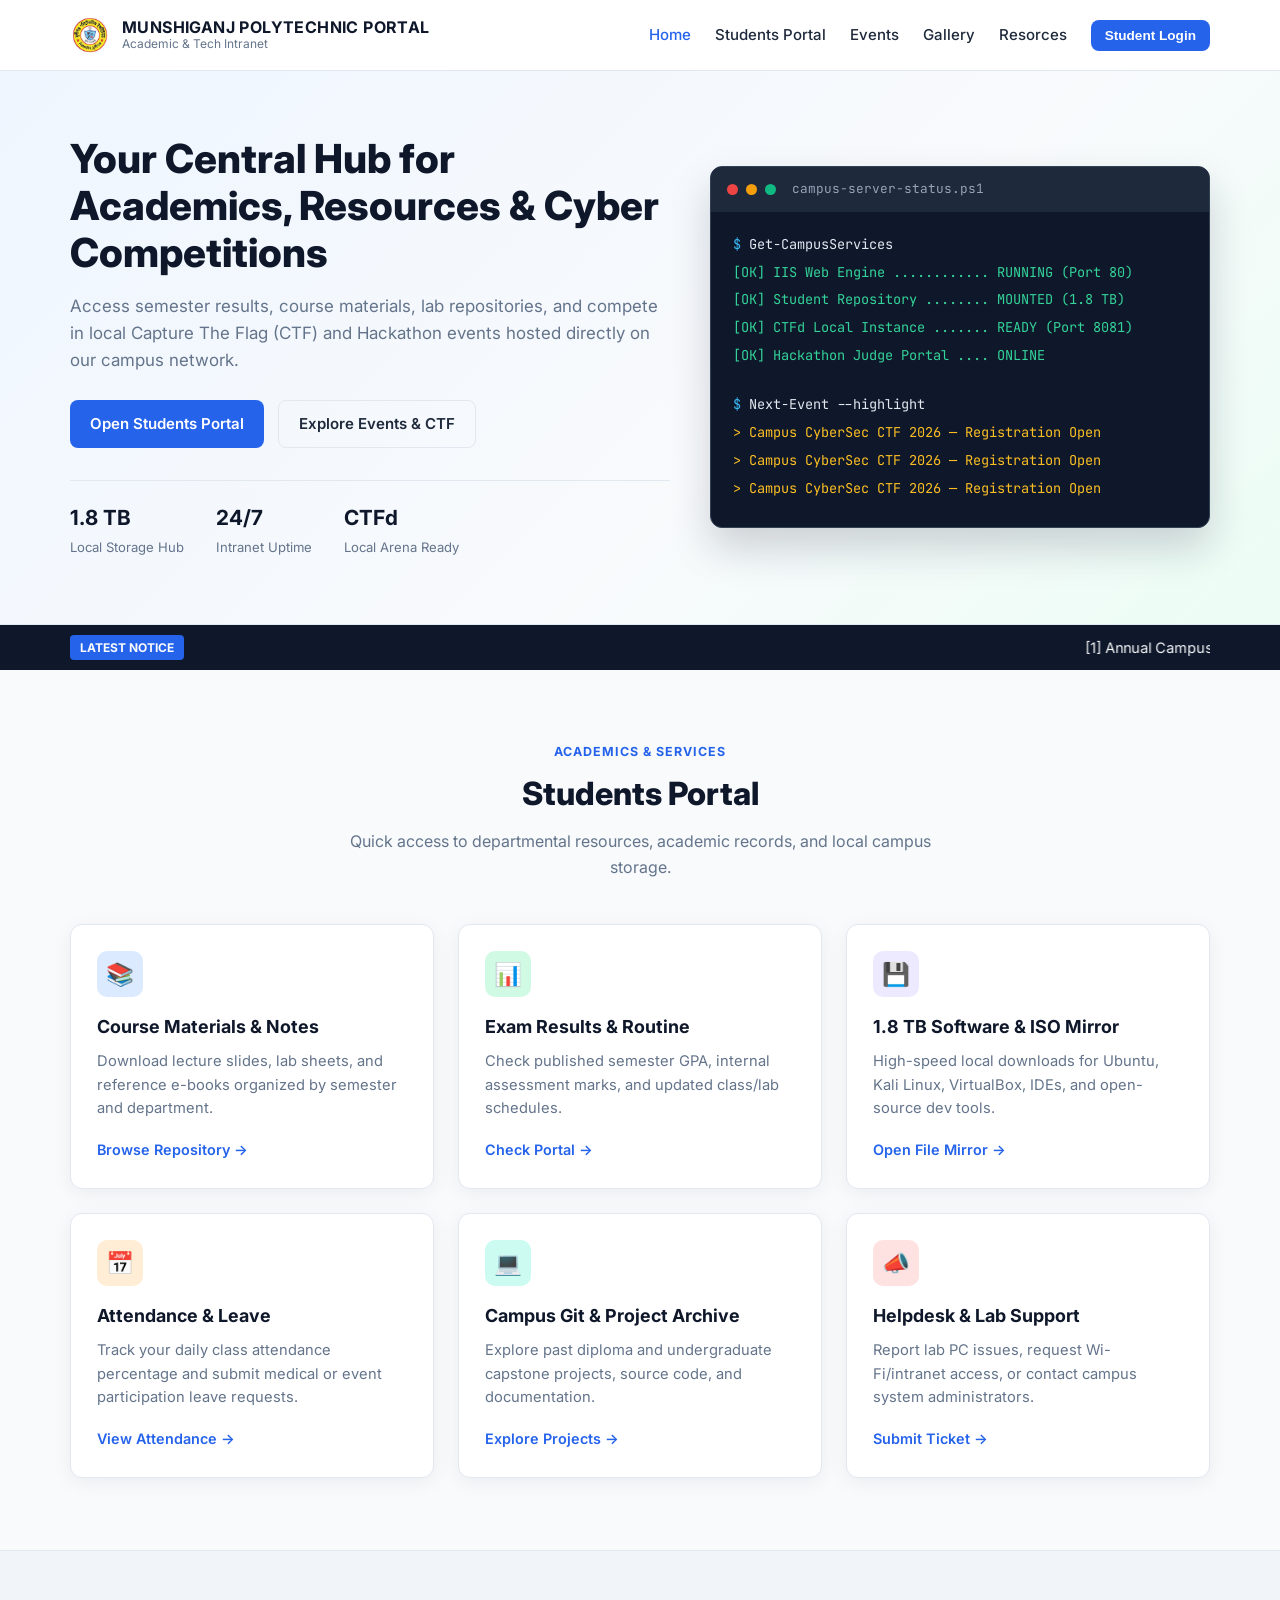
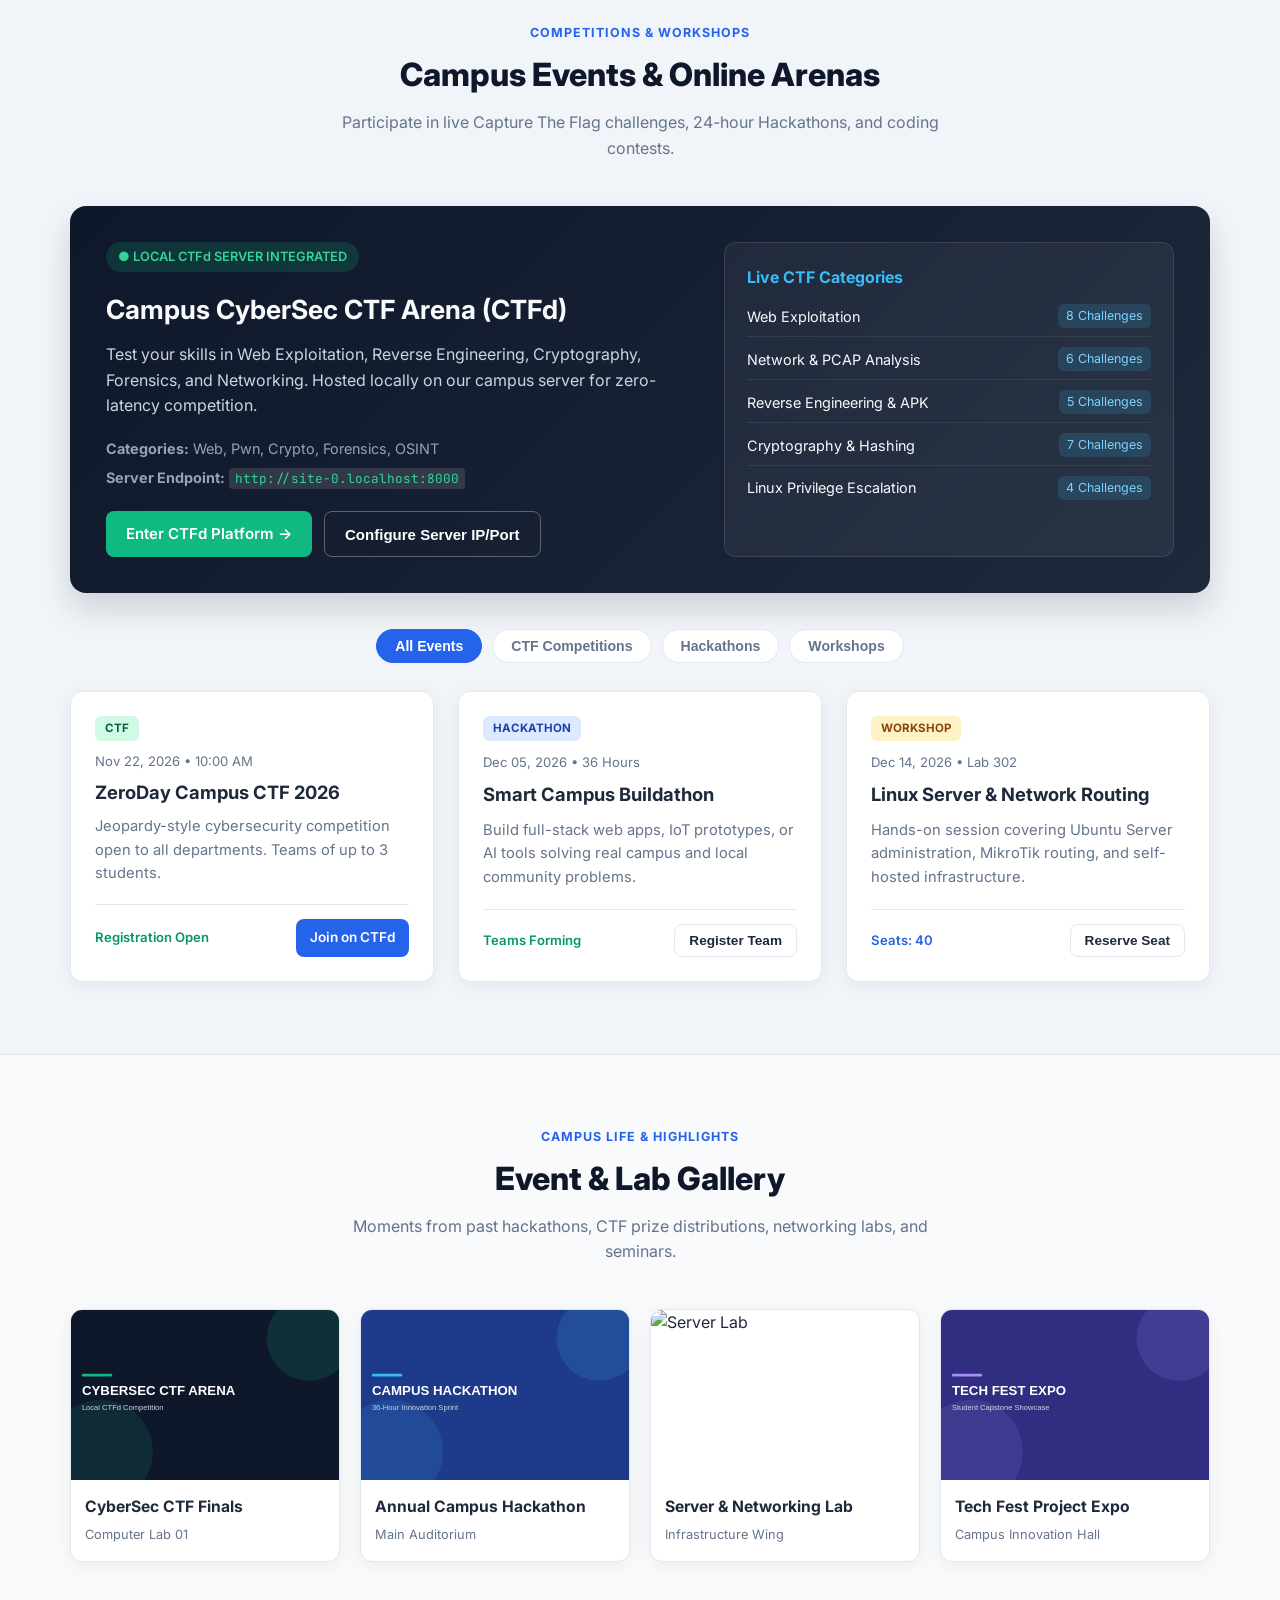
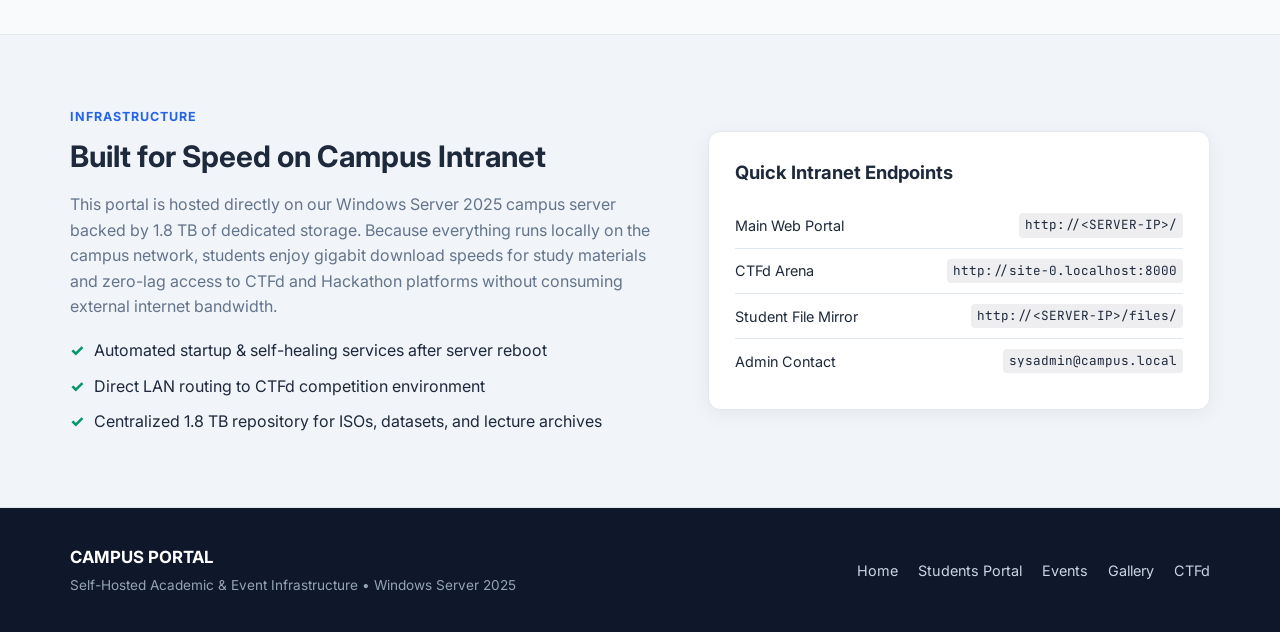
==== index.html @ d26c6296 "make the first web interface" ====
<!DOCTYPE html>
<html lang="en">
<head>
    <meta charset="UTF-8">
    <meta name="viewport" content="width=device-width, initial-scale=1.0">
    <title>MUPI Portal | Academic Hub & Tech Events</title>
    <link rel="stylesheet" href="css/style.css">
    <link rel="preconnect" href="https://fonts.googleapis.com">
    <link rel="preconnect" href="https://fonts.gstatic.com" crossorigin>
    <link href="https://fonts.googleapis.com/css2?family=Inter:wght@400;500;600;700;800&family=JetBrains+Mono:wght@400;600&display=swap" rel="stylesheet">
</head>
<body>

    <!-- Navigation -->
    <header class="navbar">
        <div class="container nav-inner">
            <a href="index.html" class="brand">
                <div class="brand-icon">
                    <img class="logo" src="./assets/gallery/logo.jpg" alt="" srcset="">
                </div>
                <div class="brand-text">
                    <strong>MUNSHIGANJ POLYTECHNIC PORTAL</strong>
                    <span>Academic &amp; Tech Intranet</span>
                </div>
            </a>
            <button class="menu-toggle" id="menuToggle" aria-label="Toggle Menu">&#9776;</button>
            <nav class="nav-links" id="navLinks">
                <a href="#home" class="active">Home</a>
                <a href="#portal">Students Portal</a>
                <a href="#events">Events</a>
                <a href="#gallery">Gallery</a>
                <a href="#about">Resorces</a>
                <button class="btn btn-primary btn-sm" id="openLoginBtn">Student Login</button>
            </nav>
        </div>
    </header>

    <!-- Hero Section -->
    <section id="home" class="hero">
        <div class="container hero-grid">
            <div class="hero-content">
                <h1>Your Central Hub for Academics, Resources &amp; Cyber Competitions</h1>
                <p>Access semester results, course materials, lab repositories, and compete in local Capture The Flag (CTF) and Hackathon events hosted directly on our campus network.</p>
                <div class="hero-actions">
                    <a href="#portal" class="btn btn-primary">Open Students Portal</a>
                    <a href="#events" class="btn btn-outline">Explore Events &amp; CTF</a>
                </div>
                <div class="hero-stats">
                    <div class="stat-item">
                        <strong>1.8 TB</strong>
                        <span>Local Storage Hub</span>
                    </div>
                    <div class="stat-item">
                        <strong>24/7</strong>
                        <span>Intranet Uptime</span>
                    </div>
                    <div class="stat-item">
                        <strong>CTFd</strong>
                        <span>Local Arena Ready</span>
                    </div>
                </div>
            </div>
            <div class="hero-card">
                <div class="terminal-header">
                    <span class="dot red"></span>
                    <span class="dot yellow"></span>
                    <span class="dot green"></span>
                    <span class="terminal-title">campus-server-status.ps1</span>
                </div>
                <div class="terminal-body">
                    <p><span class="cmd">$</span> Get-CampusServices</p>
                    <p class="ok">[OK] IIS Web Engine ............ RUNNING (Port 80)</p>
                    <p class="ok">[OK] Student Repository ........ MOUNTED (1.8 TB)</p>
                    <p class="ok">[OK] CTFd Local Instance ....... READY (Port 8081)</p>
                    <p class="ok">[OK] Hackathon Judge Portal .... ONLINE</p>
                    <br>
                    <p><span class="cmd">$</span> Next-Event --highlight</p>
                    <p class="info">&gt; Campus CyberSec CTF 2026 &mdash; Registration Open</p>
                    <p class="info">&gt; Campus CyberSec CTF 2026 &mdash; Registration Open</p>
                    <p class="info">&gt; Campus CyberSec CTF 2026 &mdash; Registration Open</p>
                    
                </div>
            </div>
        </div>
    </section>

    <!-- Notice Board -->
    <section id="notice-board" class="notice-strip">
        <div class="container notice-inner">
            <span class="notice-label">LATEST NOTICE</span>
            <marquee behavior="scroll" direction="left" onmouseover="this.stop();" onmouseout="this.start();">
                [1] Annual Campus CTF 2026 kicks off this Friday on the local CTFd server! &nbsp;&nbsp;&bull;&nbsp;&nbsp;
                [2] Mid-Semester Lab Manuals &amp; ISO images uploaded to the 1.8 TB Student Repository. &nbsp;&nbsp;&bull;&nbsp;&nbsp;
                [3] Inter-Department Hackathon team registration closes Sunday at 11:59 PM.
            </marquee>
        </div>
    </section>

    <!-- Students Portal Section -->
    <section id="portal" class="section">
        <div class="container">
            <div class="section-header">
                <span class="section-tag">ACADEMICS &amp; SERVICES</span>
                <h2>Students Portal</h2>
                <p>Quick access to departmental resources, academic records, and local campus storage.</p>
            </div>

            <div class="portal-dashboard" id="studentDashboard" style="display:none;">
                <div class="welcome-banner">
                    <div>
                        <h3>Welcome back, <span id="loggedStudentName">Student</span>!</h3>
                        <p>Student ID: <span id="loggedStudentId">CS-2026-001</span> &bull; Department of Computer Science &amp; Engineering</p>
                    </div>
                    <button class="btn btn-outline btn-sm" id="logoutBtn">Logout</button>
                </div>
            </div>

            <div class="grid-3">
                <div class="card">
                    <div class="card-icon blue">&#128218;</div>
                    <h3>Course Materials &amp; Notes</h3>
                    <p>Download lecture slides, lab sheets, and reference e-books organized by semester and department.</p>
                    <a href="#resources-modal" class="card-link" onclick="openResourceModal('Course Materials')">Browse Repository &rarr;</a>
                </div>
                <div class="card">
                    <div class="card-icon green">&#128202;</div>
                    <h3>Exam Results &amp; Routine</h3>
                    <p>Check published semester GPA, internal assessment marks, and updated class/lab schedules.</p>
                    <a href="#resources-modal" class="card-link" onclick="openResourceModal('Exam Results & Routine')">Check Portal &rarr;</a>
                </div>
                <div class="card">
                    <div class="card-icon purple">&#128190;</div>
                    <h3>1.8 TB Software &amp; ISO Mirror</h3>
                    <p>High-speed local downloads for Ubuntu, Kali Linux, VirtualBox, IDEs, and open-source dev tools.</p>
                    <a href="#resources-modal" class="card-link" onclick="openResourceModal('1.8 TB Local Software Mirror')">Open File Mirror &rarr;</a>
                </div>
                <div class="card">
                    <div class="card-icon orange">&#128197;</div>
                    <h3>Attendance &amp; Leave</h3>
                    <p>Track your daily class attendance percentage and submit medical or event participation leave requests.</p>
                    <a href="#resources-modal" class="card-link" onclick="openResourceModal('Attendance Tracker')">View Attendance &rarr;</a>
                </div>
                <div class="card">
                    <div class="card-icon teal">&#128187;</div>
                    <h3>Campus Git &amp; Project Archive</h3>
                    <p>Explore past diploma and undergraduate capstone projects, source code, and documentation.</p>
                    <a href="#resources-modal" class="card-link" onclick="openResourceModal('Project Archive')">Explore Projects &rarr;</a>
                </div>
                <div class="card">
                    <div class="card-icon red">&#128227;</div>
                    <h3>Helpdesk &amp; Lab Support</h3>
                    <p>Report lab PC issues, request Wi-Fi/intranet access, or contact campus system administrators.</p>
                    <a href="#resources-modal" class="card-link" onclick="openResourceModal('IT Helpdesk')">Submit Ticket &rarr;</a>
                </div>
            </div>
        </div>
    </section>

    <!-- Events & CTF Section -->
    <section id="events" class="section section-alt">
        <div class="container">
            <div class="section-header">
                <span class="section-tag">COMPETITIONS &amp; WORKSHOPS</span>
                <h2>Campus Events &amp; Online Arenas</h2>
                <p>Participate in live Capture The Flag challenges, 24-hour Hackathons, and coding contests.</p>
            </div>

            <!-- Featured CTFd Banner -->
            <div class="ctf-spotlight">
                <div class="ctf-info">
                    <span class="badge badge-live">&#9679; LOCAL CTFd SERVER INTEGRATED</span>
                    <h3>Campus CyberSec CTF Arena (CTFd)</h3>
                    <p>Test your skills in Web Exploitation, Reverse Engineering, Cryptography, Forensics, and Networking. Hosted locally on our campus server for zero-latency competition.</p>
                    <div class="ctf-meta">
                        <span><strong>Categories:</strong> Web, Pwn, Crypto, Forensics, OSINT</span>
                        <span><strong>Server Endpoint:</strong> <code id="ctfdEndpointDisplay">http://localhost:8000</code></span>
                    </div>
                    <div class="ctf-buttons">
                        <a href="http://localhost:8000" target="_blank" id="main-ctfd-btn" class="btn btn-accent">Enter CTFd Platform &rarr;</a>
                        <button class="btn btn-outline-light" onclick="configureCtfdUrl()">Configure Server IP/Port</button>
                    </div>
                </div>
                <div class="ctf-scoreboard-preview">
                    <h4>Live CTF Categories</h4>
                    <ul class="category-list">
                        <li><span>Web Exploitation</span><span class="tag">8 Challenges</span></li>
                        <li><span>Network &amp; PCAP Analysis</span><span class="tag">6 Challenges</span></li>
                        <li><span>Reverse Engineering &amp; APK</span><span class="tag">5 Challenges</span></li>
                        <li><span>Cryptography &amp; Hashing</span><span class="tag">7 Challenges</span></li>
                        <li><span>Linux Privilege Escalation</span><span class="tag">4 Challenges</span></li>
                    </ul>
                </div>
            </div>

            <!-- Event Filter Tabs -->
            <div class="filter-tabs">
                <button class="tab-btn active" data-filter="all">All Events</button>
                <button class="tab-btn" data-filter="ctf">CTF Competitions</button>
                <button class="tab-btn" data-filter="hackathon">Hackathons</button>
                <button class="tab-btn" data-filter="workshop">Workshops</button>
            </div>

            <!-- Event Cards Grid -->
            <div class="grid-3" id="eventsGrid">
                <div class="event-card" data-category="ctf">
                    <div class="event-badge ctf">CTF</div>
                    <span class="event-date">Nov 22, 2026 &bull; 10:00 AM</span>
                    <h3>ZeroDay Campus CTF 2026</h3>
                    <p>Jeopardy-style cybersecurity competition open to all departments. Teams of up to 3 students.</p>
                    <div class="event-footer">
                        <span class="status open">Registration Open</span>
                        <a href="http://localhost:8000" target="_blank" class="btn btn-primary btn-sm ctfd-dynamic-link">Join on CTFd</a>
                    </div>
                </div>

                <div class="event-card" data-category="hackathon">
                    <div class="event-badge hack">HACKATHON</div>
                    <span class="event-date">Dec 05, 2026 &bull; 36 Hours</span>
                    <h3>Smart Campus Buildathon</h3>
                    <p>Build full-stack web apps, IoT prototypes, or AI tools solving real campus and local community problems.</p>
                    <div class="event-footer">
                        <span class="status open">Teams Forming</span>
                        <button class="btn btn-outline btn-sm" onclick="registerEvent('Smart Campus Buildathon')">Register Team</button>
                    </div>
                </div>

                <div class="event-card" data-category="workshop">
                    <div class="event-badge work">WORKSHOP</div>
                    <span class="event-date">Dec 14, 2026 &bull; Lab 302</span>
                    <h3>Linux Server &amp; Network Routing</h3>
                    <p>Hands-on session covering Ubuntu Server administration, MikroTik routing, and self-hosted infrastructure.</p>
                    <div class="event-footer">
                        <span class="status upcoming">Seats: 40</span>
                        <button class="btn btn-outline btn-sm" onclick="registerEvent('Linux Server & Network Routing')">Reserve Seat</button>
                    </div>
                </div>
            </div>
        </div>
    </section>

    <!-- Gallery Section -->
    <section id="gallery" class="section">
        <div class="container">
            <div class="section-header">
                <span class="section-tag">CAMPUS LIFE &amp; HIGHLIGHTS</span>
                <h2>Event &amp; Lab Gallery</h2>
                <p>Moments from past hackathons, CTF prize distributions, networking labs, and seminars.</p>
            </div>
            <div class="gallery-grid">
                <div class="gallery-item" onclick="openLightbox('CyberSec CTF Finals 2025', 'Students competing in the 8-hour local network CTF showdown.')">
                    <img src="assets/gallery/ctf-arena.svg" alt="CyberSec CTF Finals">
                    <div class="gallery-caption">
                        <h4>CyberSec CTF Finals</h4>
                        <span>Computer Lab 01</span>
                    </div>
                </div>
                <div class="gallery-item" onclick="openLightbox('Annual Campus Hackathon', '36-hour non-stop coding and hardware prototyping marathon.')">
                    <img src="assets/gallery/hackathon.svg" alt="Campus Hackathon">
                    <div class="gallery-caption">
                        <h4>Annual Campus Hackathon</h4>
                        <span>Main Auditorium</span>
                    </div>
                </div>
                <div class="gallery-item" onclick="openLightbox('Server & Networking Lab', 'Hands-on enterprise router, switch, and rack server configuration.')">
                    <img src="assets/gallery/server-lab.svg" alt="Server Lab">
                    <div class="gallery-caption">
                        <h4>Server &amp; Networking Lab</h4>
                        <span>Infrastructure Wing</span>
                    </div>
                </div>
                <div class="gallery-item" onclick="openLightbox('Tech Fest & Project Showcase', 'Final-year students presenting software and IoT innovations.')">
                    <img src="assets/gallery/project-expo.svg" alt="Project Showcase">
                    <div class="gallery-caption">
                        <h4>Tech Fest Project Expo</h4>
                        <span>Campus Innovation Hall</span>
                    </div>
                </div>
            </div>
        </div>
    </section>

    <!-- About & Infrastructure Info -->
    <section id="about" class="section section-alt">
        <div class="container about-grid">
            <div>
                <span class="section-tag">INFRASTRUCTURE</span>
                <h2>Built for Speed on Campus Intranet</h2>
                <p>This portal is hosted directly on our Windows Server 2025 campus server backed by 1.8 TB of dedicated storage. Because everything runs locally on the campus network, students enjoy gigabit download speeds for study materials and zero-lag access to CTFd and Hackathon platforms without consuming external internet bandwidth.</p>
                <ul class="check-list">
                    <li>Automated startup &amp; self-healing services after server reboot</li>
                    <li>Direct LAN routing to CTFd competition environment</li>
                    <li>Centralized 1.8 TB repository for ISOs, datasets, and lecture archives</li>
                </ul>
            </div>
            <div class="info-box">
                <h3>Quick Intranet Endpoints</h3>
                <div class="endpoint-row">
                    <span>Main Web Portal</span>
                    <code>http://&lt;SERVER-IP&gt;/</code>
                </div>
                <div class="endpoint-row">
                    <span>CTFd Arena</span>
                    <code id="aboutCtfdUrl">http://localhost:8000</code>
                </div>
                <div class="endpoint-row">
                    <span>Student File Mirror</span>
                    <code>http://&lt;SERVER-IP&gt;/files/</code>
                </div>
                <div class="endpoint-row">
                    <span>Admin Contact</span>
                    <code>sysadmin@campus.local</code>
                </div>
            </div>
        </div>
    </section>

    <!-- Footer -->
    <footer class="footer">
        <div class="container footer-inner">
            <div>
                <strong>CAMPUS PORTAL</strong>
                <p>Self-Hosted Academic &amp; Event Infrastructure &bull; Windows Server 2025</p>
            </div>
            <div class="footer-links">
                <a href="#home">Home</a>
                <a href="#portal">Students Portal</a>
                <a href="#events">Events</a>
                <a href="#gallery">Gallery</a>
                <a href="http://localhost:8000" target="_blank" class="ctfd-dynamic-link">CTFd</a>
            </div>
        </div>
    </footer>

    <!-- Student Login Modal -->
    <div class="modal" id="loginModal">
        <div class="modal-content">
            <button class="modal-close" onclick="closeModal('loginModal')">&times;</button>
            <h3>Student Intranet Login</h3>
            <p class="modal-sub">Sign in with your Campus Student ID to access personal dashboards.</p>
            <form id="loginForm">
                <div class="form-group">
                    <label for="studentId">Student ID</label>
                    <input type="text" id="studentId" placeholder="e.g., CS-2026-104" required>
                </div>
                <div class="form-group">
                    <label for="studentName">Full Name</label>
                    <input type="text" id="studentName" placeholder="Enter your name" required>
                </div>
                <div class="form-group">
                    <label for="studentPass">Password</label>
                    <input type="password" id="studentPass" placeholder="••••••••" required>
                </div>
                <button type="submit" class="btn btn-primary btn-block">Sign In to Portal</button>
            </form>
        </div>
    </div>

    <!-- Resource / Registration Modal -->
    <div class="modal" id="infoModal">
        <div class="modal-content">
            <button class="modal-close" onclick="closeModal('infoModal')">&times;</button>
            <h3 id="infoModalTitle">Portal Resource</h3>
            <div id="infoModalBody"></div>
        </div>
    </div>

    <script src="js/main.js"></script>
</body>
</html>
---- css/style.css ----
:root {
    --bg: #f8fafc;
    --surface: #ffffff;
    --surface-alt: #f1f5f9;
    --dark: #0f172a;
    --dark-card: #1e293b;
    --primary: #2563eb;
    --primary-hover: #1d4ed8;
    --accent: #10b981;
    --accent-hover: #059669;
    --text: #1e293b;
    --text-muted: #64748b;
    --border: #e2e8f0;
    --radius: 12px;
    --shadow: 0 4px 20px rgba(15, 23, 42, 0.06);
}

* {
    box-sizing: border-box;
    margin: 0;
    padding: 0;
}

html {
    scroll-behavior: smooth;
}

body {
    font-family: 'Inter', -apple-system, BlinkMacSystemFont, sans-serif;
    background-color: var(--bg);
    color: var(--text);
    line-height: 1.6;
}

code {
    font-family: 'JetBrains Mono', monospace;
    background: rgba(15, 23, 42, 0.07);
    padding: 2px 6px;
    border-radius: 4px;
    font-size: 0.88em;
}

.container {
    width: 100%;
    max-width: 1180px;
    margin: 0 auto;
    padding: 0 20px;
}

/* Top Bar */
.top-bar {
    background: var(--dark);
    color: #cbd5e1;
    font-size: 0.82rem;
    padding: 8px 0;
}

.top-bar-inner {
    display: flex;
    justify-content: space-between;
    align-items: center;
    flex-wrap: wrap;
    gap: 10px;
}

.status-dot {
    display: inline-block;
    width: 8px;
    height: 8px;
    background: var(--accent);
    border-radius: 50%;
    margin-right: 6px;
    box-shadow: 0 0 8px var(--accent);
}

.top-links {
    display: flex;
    gap: 16px;
}

.top-links a {
    color: #94a3b8;
    text-decoration: none;
    transition: color 0.2s;
}

.top-links a:hover {
    color: #ffffff;
}

/* Navbar */
.navbar {
    background: rgba(255, 255, 255, 0.95);
    backdrop-filter: blur(10px);
    border-bottom: 1px solid var(--border);
    position: sticky;
    top: 0;
    z-index: 100;
}

.nav-inner {
    display: flex;
    justify-content: space-between;
    align-items: center;
    height: 70px;
}

.brand {
    display: flex;
    align-items: center;
    gap: 12px;
    text-decoration: none;
    color: var(--dark);
}

.brand-icon {
    width: 40px;
    height: 40px;
    background: var(--primary);
    color: #fff;
    font-weight: 800;
    border-radius: 10px;
    display: grid;
    place-items: center;
    font-size: 1.05rem;
}
.logo{
    height: 40px;
    width: 40px;
}
.brand-text {
    display: flex;
    flex-direction: column;
    line-height: 1.2;
}

.brand-text strong {
    font-size: 1rem;
    letter-spacing: 0.4px;
}

.brand-text span {
    font-size: 0.75rem;
    color: var(--text-muted);
}

.nav-links {
    display: flex;
    align-items: center;
    gap: 24px;
}

.nav-links a {
    text-decoration: none;
    color: var(--text);
    font-weight: 500;
    font-size: 0.94rem;
    transition: color 0.2s;
}

.nav-links a:hover,
.nav-links a.active {
    color: var(--primary);
}

.menu-toggle {
    display: none;
    background: none;
    border: 1px solid var(--border);
    padding: 6px 10px;
    border-radius: 6px;
    font-size: 1.2rem;
    cursor: pointer;
}

/* Buttons */
.btn {
    display: inline-flex;
    align-items: center;
    justify-content: center;
    gap: 8px;
    padding: 11px 20px;
    border-radius: 8px;
    font-weight: 600;
    font-size: 0.94rem;
    text-decoration: none;
    cursor: pointer;
    border: none;
    transition: all 0.2s ease;
}

.btn-sm {
    padding: 8px 14px;
    font-size: 0.85rem;
}

.btn-block {
    width: 100%;
}

.btn-primary {
    background: var(--primary);
    color: #fff;
}

.btn-primary:hover {
    background: var(--primary-hover);
}

.btn-accent {
    background: var(--accent);
    color: #fff;
}

.btn-accent:hover {
    background: var(--accent-hover);
}

.btn-outline {
    background: transparent;
    border: 1.5px solid var(--border);
    color: var(--text);
}

.btn-outline:hover {
    border-color: var(--primary);
    color: var(--primary);
}

.btn-outline-light {
    background: transparent;
    border: 1.5px solid rgba(255, 255, 255, 0.3);
    color: #fff;
}

.btn-outline-light:hover {
    background: rgba(255, 255, 255, 0.1);
}

/* Hero */
.hero {
    padding: 64px 0;
    background: linear-gradient(135deg, #eff6ff 0%, #f8fafc 60%, #ecfdf5 100%);
    border-bottom: 1px solid var(--border);
}

.hero-grid {
    display: grid;
    grid-template-columns: 1.2fr 1fr;
    gap: 40px;
    align-items: center;
}

.badge {
    display: inline-block;
    background: #dbeafe;
    color: var(--primary);
    font-weight: 600;
    font-size: 0.8rem;
    padding: 5px 12px;
    border-radius: 20px;
    margin-bottom: 16px;
}

.badge-live {
    background: rgba(16, 185, 129, 0.18);
    color: #34d399;
}

.hero-content h1 {
    font-size: 2.5rem;
    font-weight: 800;
    line-height: 1.18;
    color: var(--dark);
    margin-bottom: 16px;
}

.hero-content p {
    font-size: 1.06rem;
    color: var(--text-muted);
    margin-bottom: 26px;
}

.hero-actions {
    display: flex;
    gap: 14px;
    flex-wrap: wrap;
    margin-bottom: 32px;
}

.hero-stats {
    display: flex;
    gap: 32px;
    padding-top: 20px;
    border-top: 1px solid var(--border);
}

.stat-item strong {
    display: block;
    font-size: 1.3rem;
    color: var(--dark);
}

.stat-item span {
    font-size: 0.82rem;
    color: var(--text-muted);
}

/* Terminal Card */
.hero-card {
    background: var(--dark);
    border-radius: var(--radius);
    overflow: hidden;
    box-shadow: 0 20px 40px rgba(15, 23, 42, 0.18);
    border: 1px solid #334155;
}

.terminal-header {
    background: #1e293b;
    padding: 12px 16px;
    display: flex;
    align-items: center;
    gap: 8px;
}

.dot {
    width: 11px;
    height: 11px;
    border-radius: 50%;
}
.dot.red { background: #ef4444; }
.dot.yellow { background: #f59e0b; }
.dot.green { background: #10b981; }

.terminal-title {
    margin-left: 8px;
    font-family: 'JetBrains Mono', monospace;
    font-size: 0.8rem;
    color: #94a3b8;
}

.terminal-body {
    padding: 22px;
    font-family: 'JetBrains Mono', monospace;
    font-size: 0.85rem;
    color: #e2e8f0;
}

.terminal-body p {
    margin-bottom: 6px;
}

.terminal-body .cmd { color: #38bdf8; }
.terminal-body .ok { color: #34d399; }
.terminal-body .info { color: #fbbf24; }

.terminal-cta {
    margin-top: 20px;
}

/* Notice Strip */
.notice-strip {
    background: var(--dark);
    color: #f8fafc;
    padding: 10px 0;
    font-size: 0.9rem;
}

.notice-inner {
    display: flex;
    align-items: center;
    gap: 14px;
}

.notice-label {
    background: var(--primary);
    padding: 3px 10px;
    border-radius: 4px;
    font-weight: 700;
    font-size: 0.75rem;
    white-space: nowrap;
}

/* Sections */
.section {
    padding: 72px 0;
}

.section-alt {
    background: var(--surface-alt);
    border-top: 1px solid var(--border);
    border-bottom: 1px solid var(--border);
}

.section-header {
    text-align: center;
    max-width: 640px;
    margin: 0 auto 44px;
}

.section-tag {
    font-size: 0.78rem;
    font-weight: 700;
    letter-spacing: 1px;
    color: var(--primary);
    display: block;
    margin-bottom: 6px;
}

.section-header h2 {
    font-size: 2rem;
    font-weight: 800;
    color: var(--dark);
    margin-bottom: 10px;
}

.section-header p {
    color: var(--text-muted);
}

/* Grids & Cards */
.grid-3 {
    display: grid;
    grid-template-columns: repeat(3, 1fr);
    gap: 24px;
}

.card {
    background: var(--surface);
    border: 1px solid var(--border);
    border-radius: var(--radius);
    padding: 26px;
    box-shadow: var(--shadow);
    transition: transform 0.2s, box-shadow 0.2s;
}

.card:hover {
    transform: translateY(-4px);
    box-shadow: 0 12px 24px rgba(15, 23, 42, 0.08);
}

.card-icon {
    width: 46px;
    height: 46px;
    border-radius: 10px;
    display: grid;
    place-items: center;
    font-size: 1.4rem;
    margin-bottom: 16px;
}

.card-icon.blue { background: #dbeafe; }
.card-icon.green { background: #d1fae5; }
.card-icon.purple { background: #ede9fe; }
.card-icon.orange { background: #ffedd5; }
.card-icon.teal { background: #ccfbf1; }
.card-icon.red { background: #fee2e2; }

.card h3 {
    font-size: 1.12rem;
    margin-bottom: 8px;
    color: var(--dark);
}

.card p {
    font-size: 0.92rem;
    color: var(--text-muted);
    margin-bottom: 16px;
}

.card-link {
    font-weight: 600;
    font-size: 0.9rem;
    color: var(--primary);
    text-decoration: none;
}

.card-link:hover {
    text-decoration: underline;
}

/* Student Dashboard Banner */
.portal-dashboard {
    margin-bottom: 28px;
}

.welcome-banner {
    background: linear-gradient(90deg, #1e3a8a, #2563eb);
    color: #fff;
    padding: 20px 26px;
    border-radius: var(--radius);
    display: flex;
    justify-content: space-between;
    align-items: center;
    flex-wrap: wrap;
    gap: 14px;
}

.welcome-banner .btn-outline {
    border-color: rgba(255,255,255,0.5);
    color: #fff;
}

/* CTF Spotlight */
.ctf-spotlight {
    background: linear-gradient(135deg, #0f172a 0%, #1e293b 100%);
    color: #f8fafc;
    border-radius: 16px;
    padding: 36px;
    display: grid;
    grid-template-columns: 1.3fr 1fr;
    gap: 32px;
    margin-bottom: 36px;
    box-shadow: 0 16px 32px rgba(15, 23, 42, 0.16);
}

.ctf-info h3 {
    font-size: 1.65rem;
    margin-bottom: 12px;
}

.ctf-info p {
    color: #cbd5e1;
    margin-bottom: 18px;
}

.ctf-meta {
    display: flex;
    flex-direction: column;
    gap: 6px;
    font-size: 0.9rem;
    color: #94a3b8;
    margin-bottom: 22px;
}

.ctf-meta code {
    background: rgba(255, 255, 255, 0.12);
    color: #34d399;
}

.ctf-buttons {
    display: flex;
    gap: 12px;
    flex-wrap: wrap;
}

.ctf-scoreboard-preview {
    background: rgba(255, 255, 255, 0.05);
    border: 1px solid rgba(255, 255, 255, 0.1);
    border-radius: 12px;
    padding: 22px;
}

.ctf-scoreboard-preview h4 {
    margin-bottom: 14px;
    color: #38bdf8;
    font-size: 1rem;
}

.category-list {
    list-style: none;
    display: flex;
    flex-direction: column;
    gap: 10px;
}

.category-list li {
    display: flex;
    justify-content: space-between;
    align-items: center;
    padding-bottom: 8px;
    border-bottom: 1px solid rgba(255, 255, 255, 0.08);
    font-size: 0.9rem;
}

.category-list li:last-child {
    border-bottom: none;
    padding-bottom: 0;
}

.category-list .tag {
    background: rgba(56, 189, 248, 0.15);
    color: #7dd3fc;
    padding: 2px 8px;
    border-radius: 6px;
    font-size: 0.78rem;
}

/* Filter Tabs */
.filter-tabs {
    display: flex;
    justify-content: center;
    gap: 10px;
    margin-bottom: 28px;
    flex-wrap: wrap;
}

.tab-btn {
    background: var(--surface);
    border: 1px solid var(--border);
    padding: 8px 18px;
    border-radius: 20px;
    font-weight: 600;
    font-size: 0.88rem;
    cursor: pointer;
    color: var(--text-muted);
    transition: all 0.2s;
}

.tab-btn.active,
.tab-btn:hover {
    background: var(--primary);
    color: #fff;
    border-color: var(--primary);
}

/* Event Cards */
.event-card {
    background: var(--surface);
    border: 1px solid var(--border);
    border-radius: var(--radius);
    padding: 24px;
    display: flex;
    flex-direction: column;
    justify-content: space-between;
    box-shadow: var(--shadow);
}

.event-badge {
    display: inline-block;
    width: fit-content;
    font-size: 0.72rem;
    font-weight: 700;
    padding: 3px 10px;
    border-radius: 6px;
    margin-bottom: 10px;
}

.event-badge.ctf { background: #d1fae5; color: #065f46; }
.event-badge.hack { background: #dbeafe; color: #1e40af; }
.event-badge.work { background: #fef3c7; color: #92400e; }

.event-date {
    font-size: 0.82rem;
    color: var(--text-muted);
    margin-bottom: 6px;
}

.event-card h3 {
    font-size: 1.15rem;
    margin-bottom: 8px;
}

.event-card p {
    font-size: 0.92rem;
    color: var(--text-muted);
    margin-bottom: 18px;
}

.event-footer {
    display: flex;
    justify-content: space-between;
    align-items: center;
    padding-top: 14px;
    border-top: 1px solid var(--border);
}

.status {
    font-size: 0.82rem;
    font-weight: 600;
}
.status.open { color: var(--accent-hover); }
.status.upcoming { color: var(--primary); }

/* Gallery */
.gallery-grid {
    display: grid;
    grid-template-columns: repeat(4, 1fr);
    gap: 20px;
}

.gallery-item {
    background: var(--surface);
    border: 1px solid var(--border);
    border-radius: var(--radius);
    overflow: hidden;
    cursor: pointer;
    box-shadow: var(--shadow);
    transition: transform 0.2s;
}

.gallery-item:hover {
    transform: translateY(-4px);
}

.gallery-item img {
    width: 100%;
    height: 170px;
    object-fit: cover;
    display: block;
}

.gallery-caption {
    padding: 14px;
}

.gallery-caption h4 {
    font-size: 0.98rem;
    margin-bottom: 2px;
}

.gallery-caption span {
    font-size: 0.8rem;
    color: var(--text-muted);
}

/* About Section */
.about-grid {
    display: grid;
    grid-template-columns: 1.2fr 1fr;
    gap: 36px;
    align-items: center;
}

.about-grid h2 {
    font-size: 1.85rem;
    margin-bottom: 12px;
}

.about-grid p {
    color: var(--text-muted);
    margin-bottom: 18px;
}

.check-list {
    list-style: none;
    display: flex;
    flex-direction: column;
    gap: 10px;
}

.check-list li::before {
    content: "✓";
    color: var(--accent-hover);
    font-weight: 800;
    margin-right: 10px;
}

.info-box {
    background: var(--surface);
    border: 1px solid var(--border);
    border-radius: var(--radius);
    padding: 26px;
    box-shadow: var(--shadow);
}

.info-box h3 {
    margin-bottom: 16px;
    font-size: 1.15rem;
}

.endpoint-row {
    display: flex;
    justify-content: space-between;
    align-items: center;
    padding: 10px 0;
    border-bottom: 1px solid var(--border);
    font-size: 0.9rem;
}

.endpoint-row:last-child {
    border-bottom: none;
}

/* Footer */
.footer {
    background: var(--dark);
    color: #94a3b8;
    padding: 36px 0;
}

.footer-inner {
    display: flex;
    justify-content: space-between;
    align-items: center;
    flex-wrap: wrap;
    gap: 16px;
}

.footer strong {
    color: #fff;
    font-size: 1.05rem;
}

.footer p {
    font-size: 0.85rem;
    margin-top: 4px;
}

.footer-links {
    display: flex;
    gap: 20px;
}

.footer-links a {
    color: #cbd5e1;
    text-decoration: none;
    font-size: 0.9rem;
}

.footer-links a:hover {
    color: #fff;
}

/* Modals */
.modal {
    display: none;
    position: fixed;
    inset: 0;
    background: rgba(15, 23, 42, 0.65);
    z-index: 200;
    place-items: center;
    padding: 20px;
}

.modal.open {
    display: grid;
}

.modal-content {
    background: var(--surface);
    border-radius: var(--radius);
    max-width: 460px;
    width: 100%;
    padding: 28px;
    position: relative;
    box-shadow: 0 24px 48px rgba(0,0,0,0.2);
}

.modal-close {
    position: absolute;
    top: 14px;
    right: 16px;
    background: none;
    border: none;
    font-size: 1.5rem;
    cursor: pointer;
    color: var(--text-muted);
}

.modal-sub {
    font-size: 0.9rem;
    color: var(--text-muted);
    margin: 6px 0 18px;
}

.form-group {
    margin-bottom: 14px;
}

.form-group label {
    display: block;
    font-size: 0.85rem;
    font-weight: 600;
    margin-bottom: 5px;
}

.form-group input {
    width: 100%;
    padding: 10px 12px;
    border: 1px solid var(--border);
    border-radius: 8px;
    font-size: 0.95rem;
}

/* Responsive */
@media (max-width: 960px) {
    .hero-grid,
    .ctf-spotlight,
    .about-grid {
        grid-template-columns: 1fr;
    }
    .grid-3 {
        grid-template-columns: repeat(2, 1fr);
    }
    .gallery-grid {
        grid-template-columns: repeat(2, 1fr);
    }
}

@media (max-width: 680px) {
    .menu-toggle {
        display: block;
    }
    .nav-links {
        display: none;
        position: absolute;
        top: 70px;
        left: 0;
        right: 0;
        background: var(--surface);
        flex-direction: column;
        padding: 20px;
        border-bottom: 1px solid var(--border);
    }
    .nav-links.show {
        display: flex;
    }
    .grid-3,
    .gallery-grid {
        grid-template-columns: 1fr;
    }
    .hero-content h1 {
        font-size: 1.9rem;
    }
}
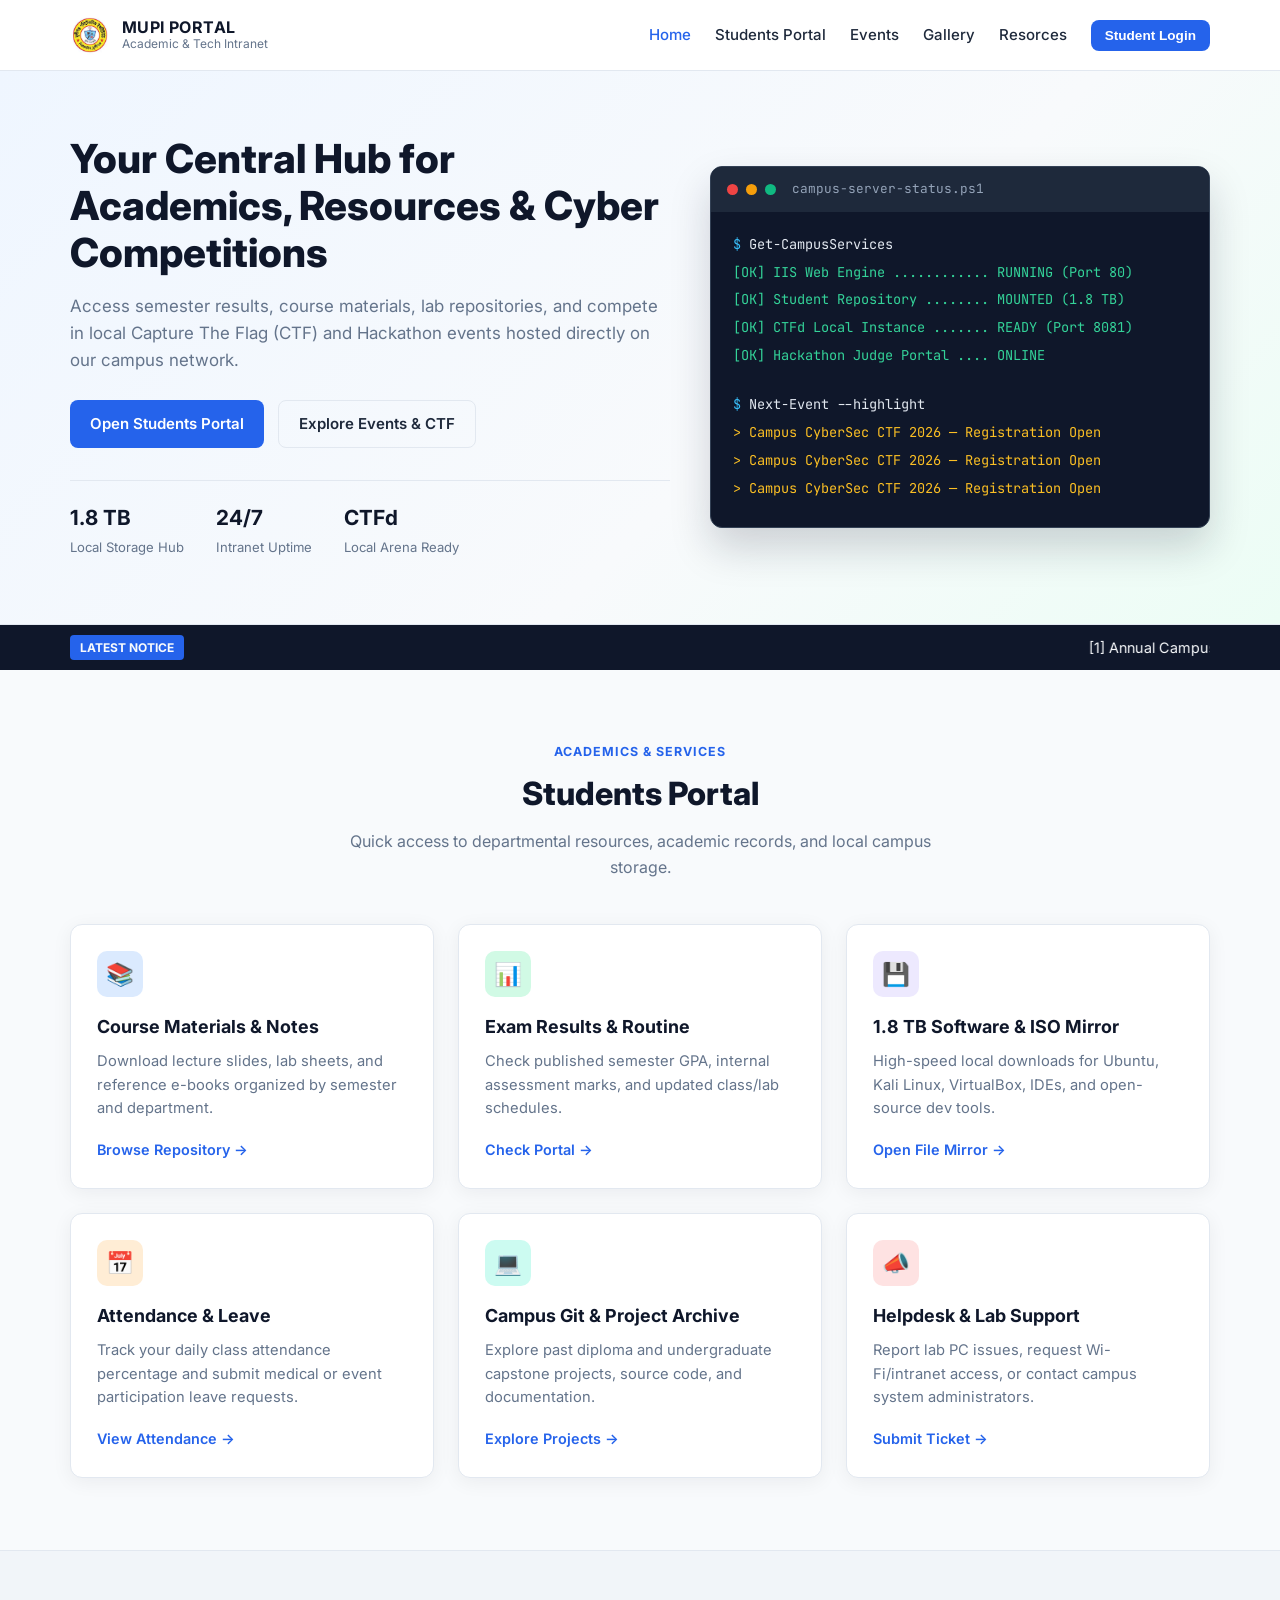
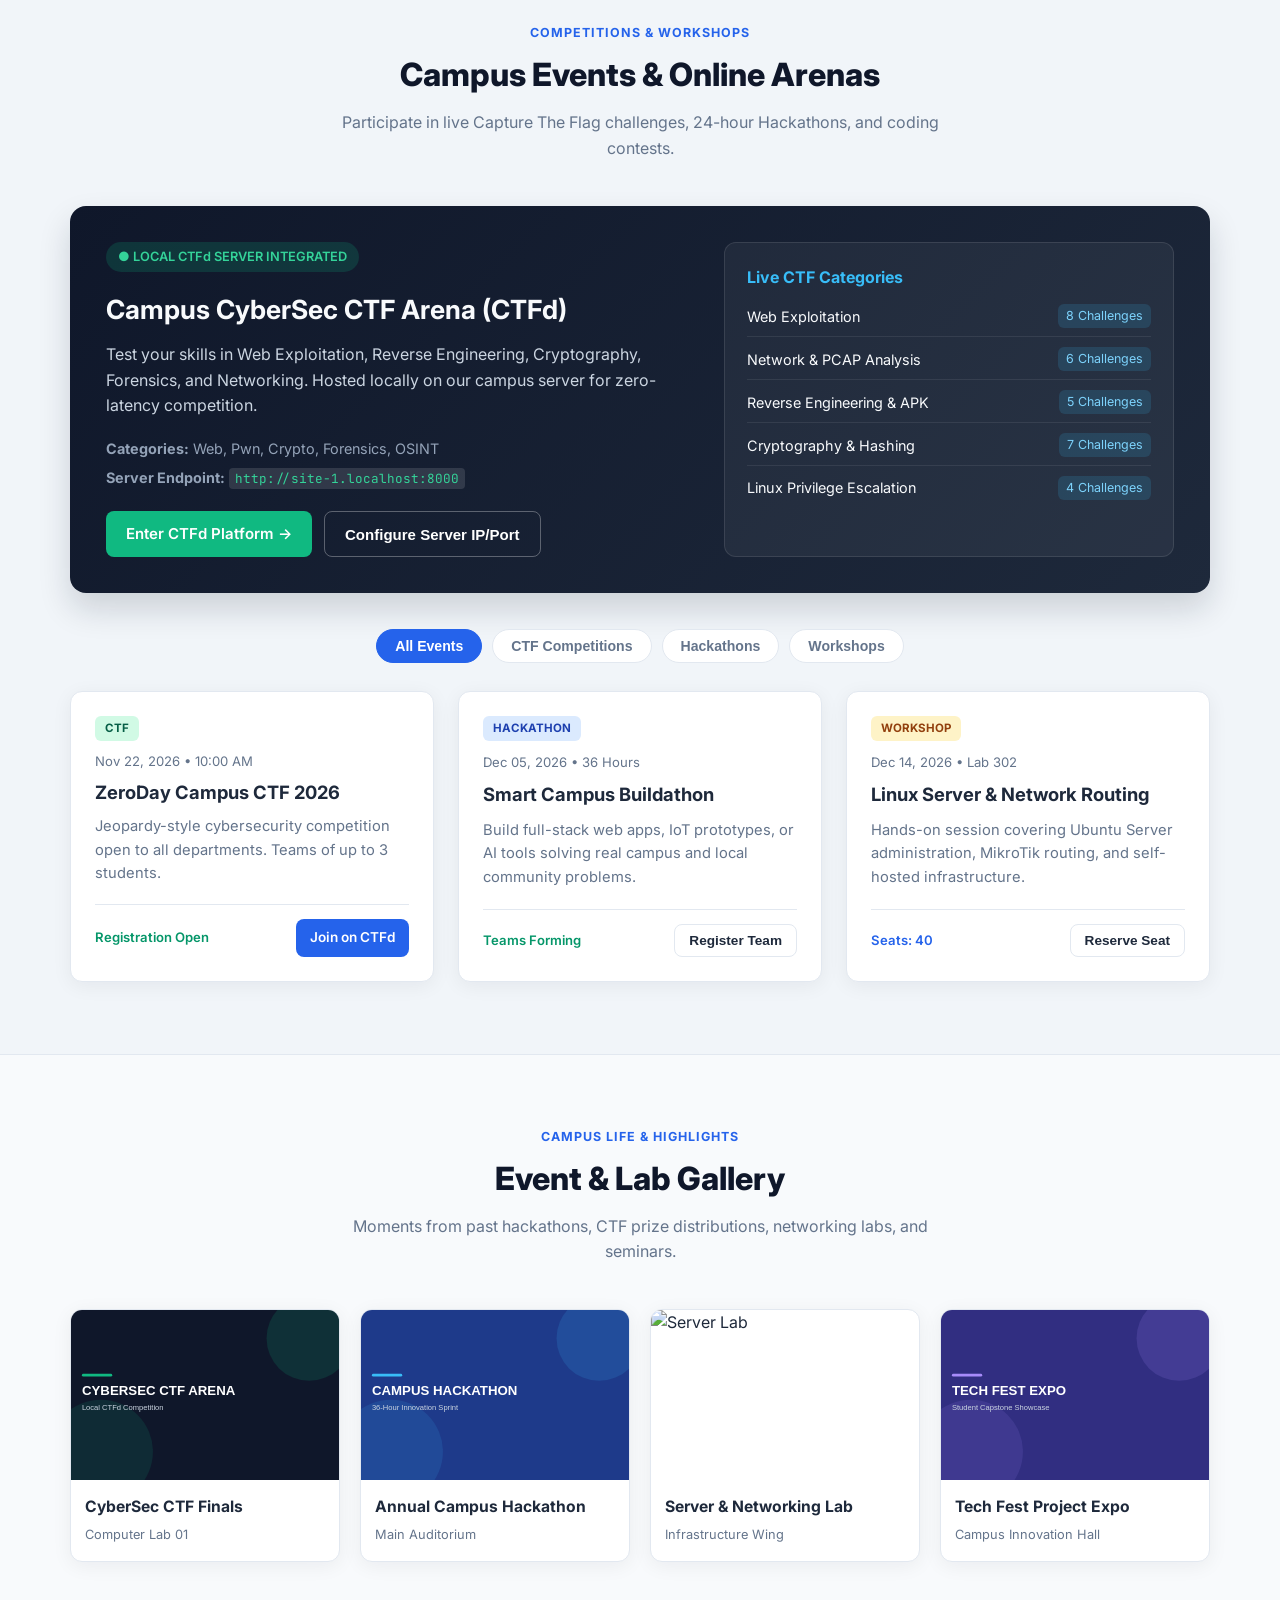
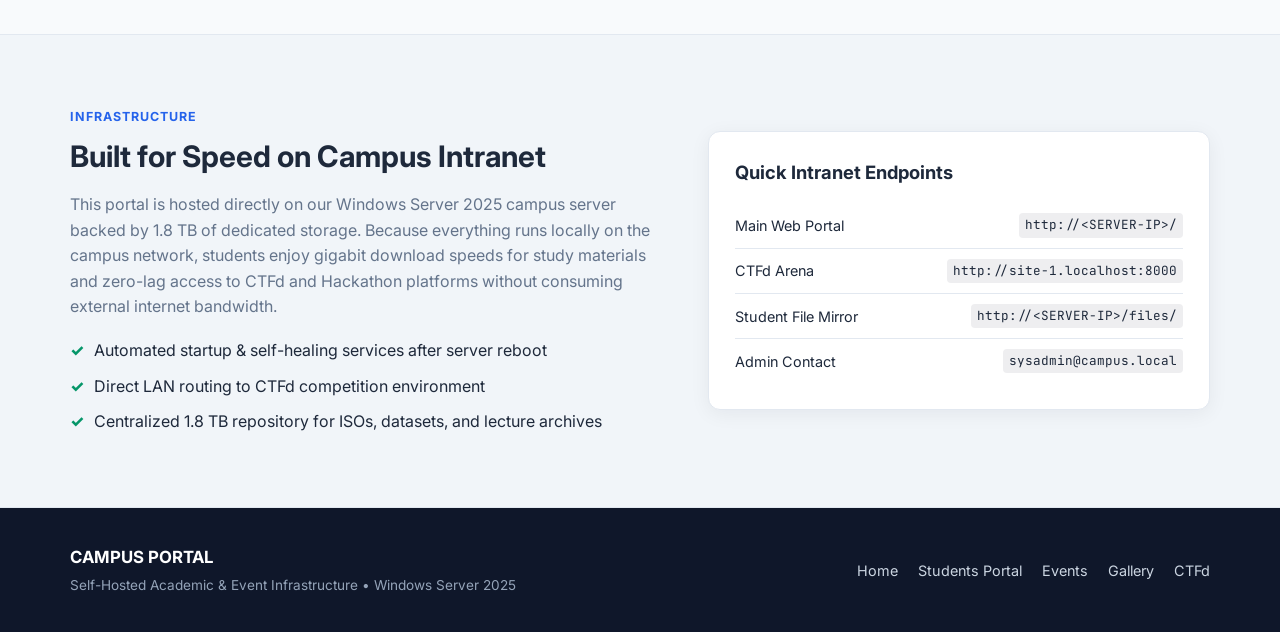
==== commit 05e202d3: "update the portal name" ====
--- a/index.html
+++ b/index.html
@@ -19,7 +19,7 @@
                     <img class="logo" src="./assets/gallery/logo.jpg" alt="" srcset="">
                 </div>
                 <div class="brand-text">
-                    <strong>MUNSHIGANJ POLYTECHNIC PORTAL</strong>
+                    <strong>MUPI PORTAL</strong>
                     <span>Academic &amp; Tech Intranet</span>
                 </div>
             </a>
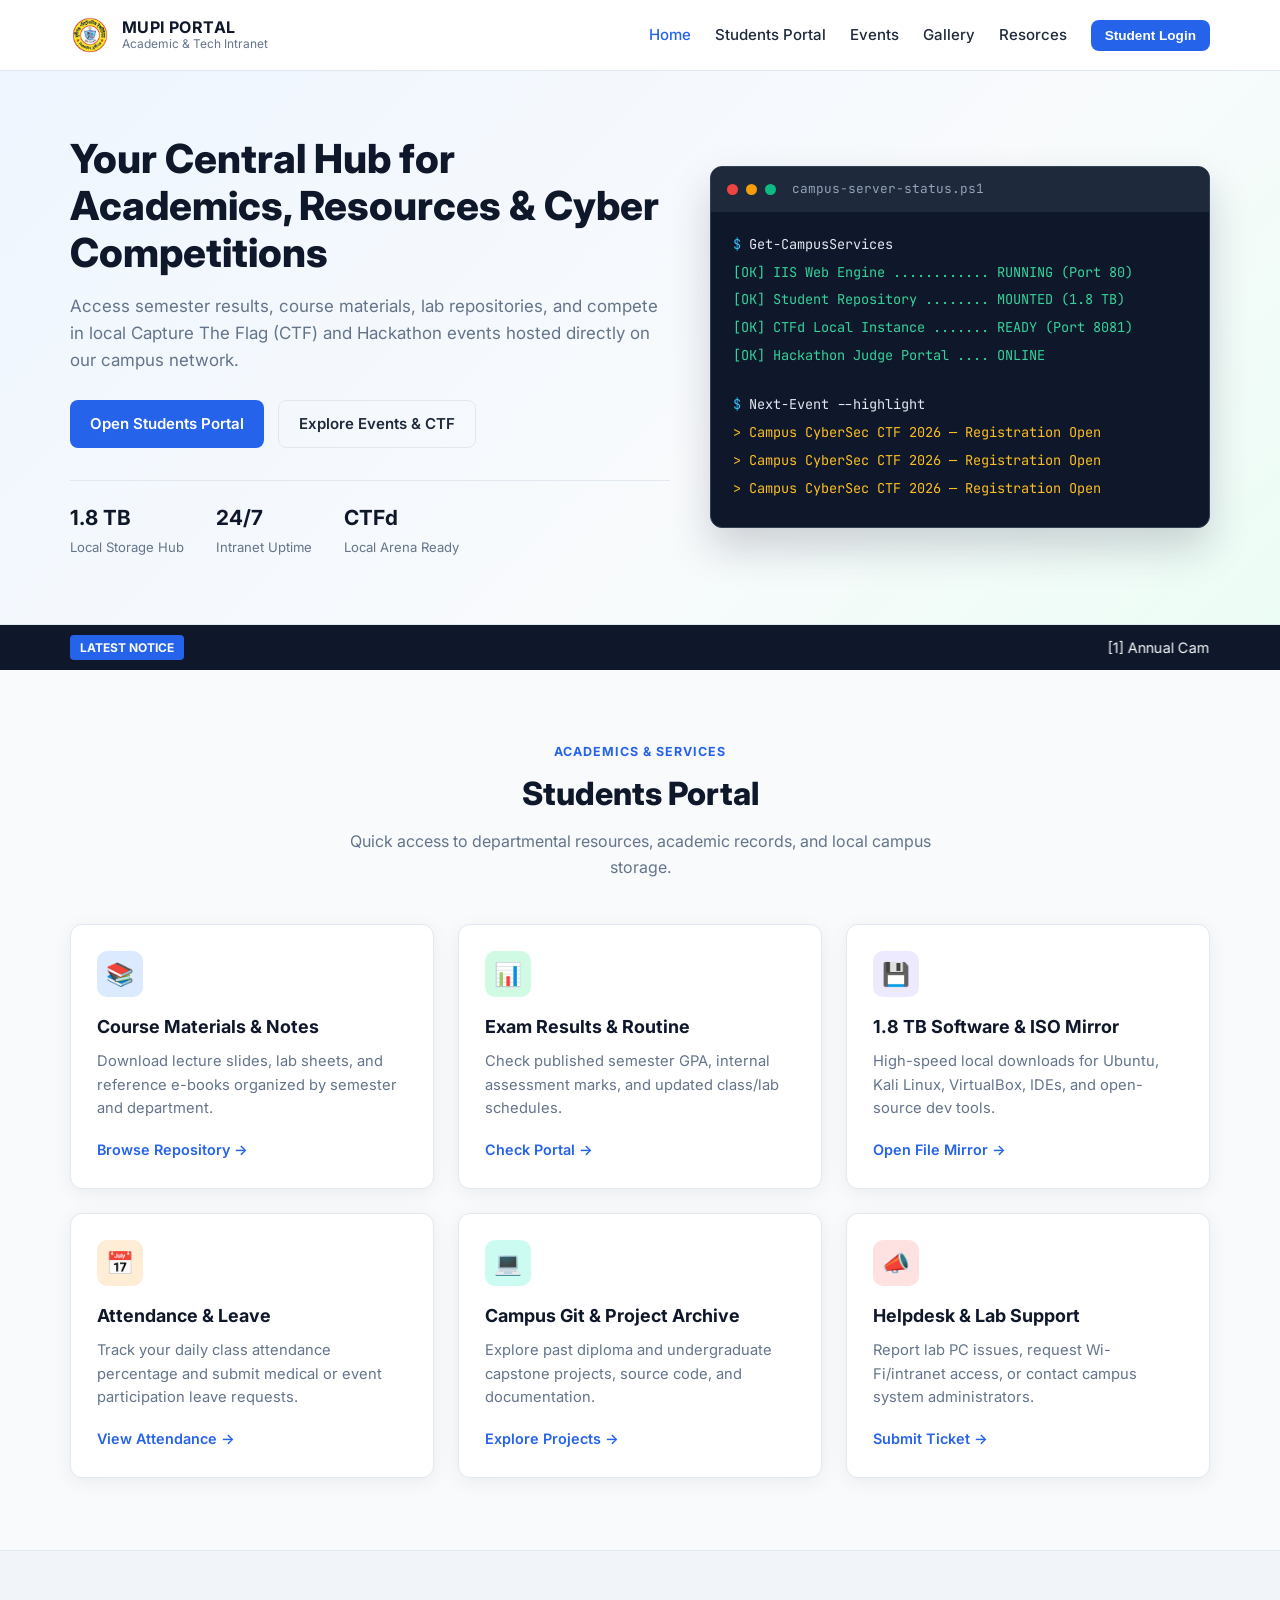
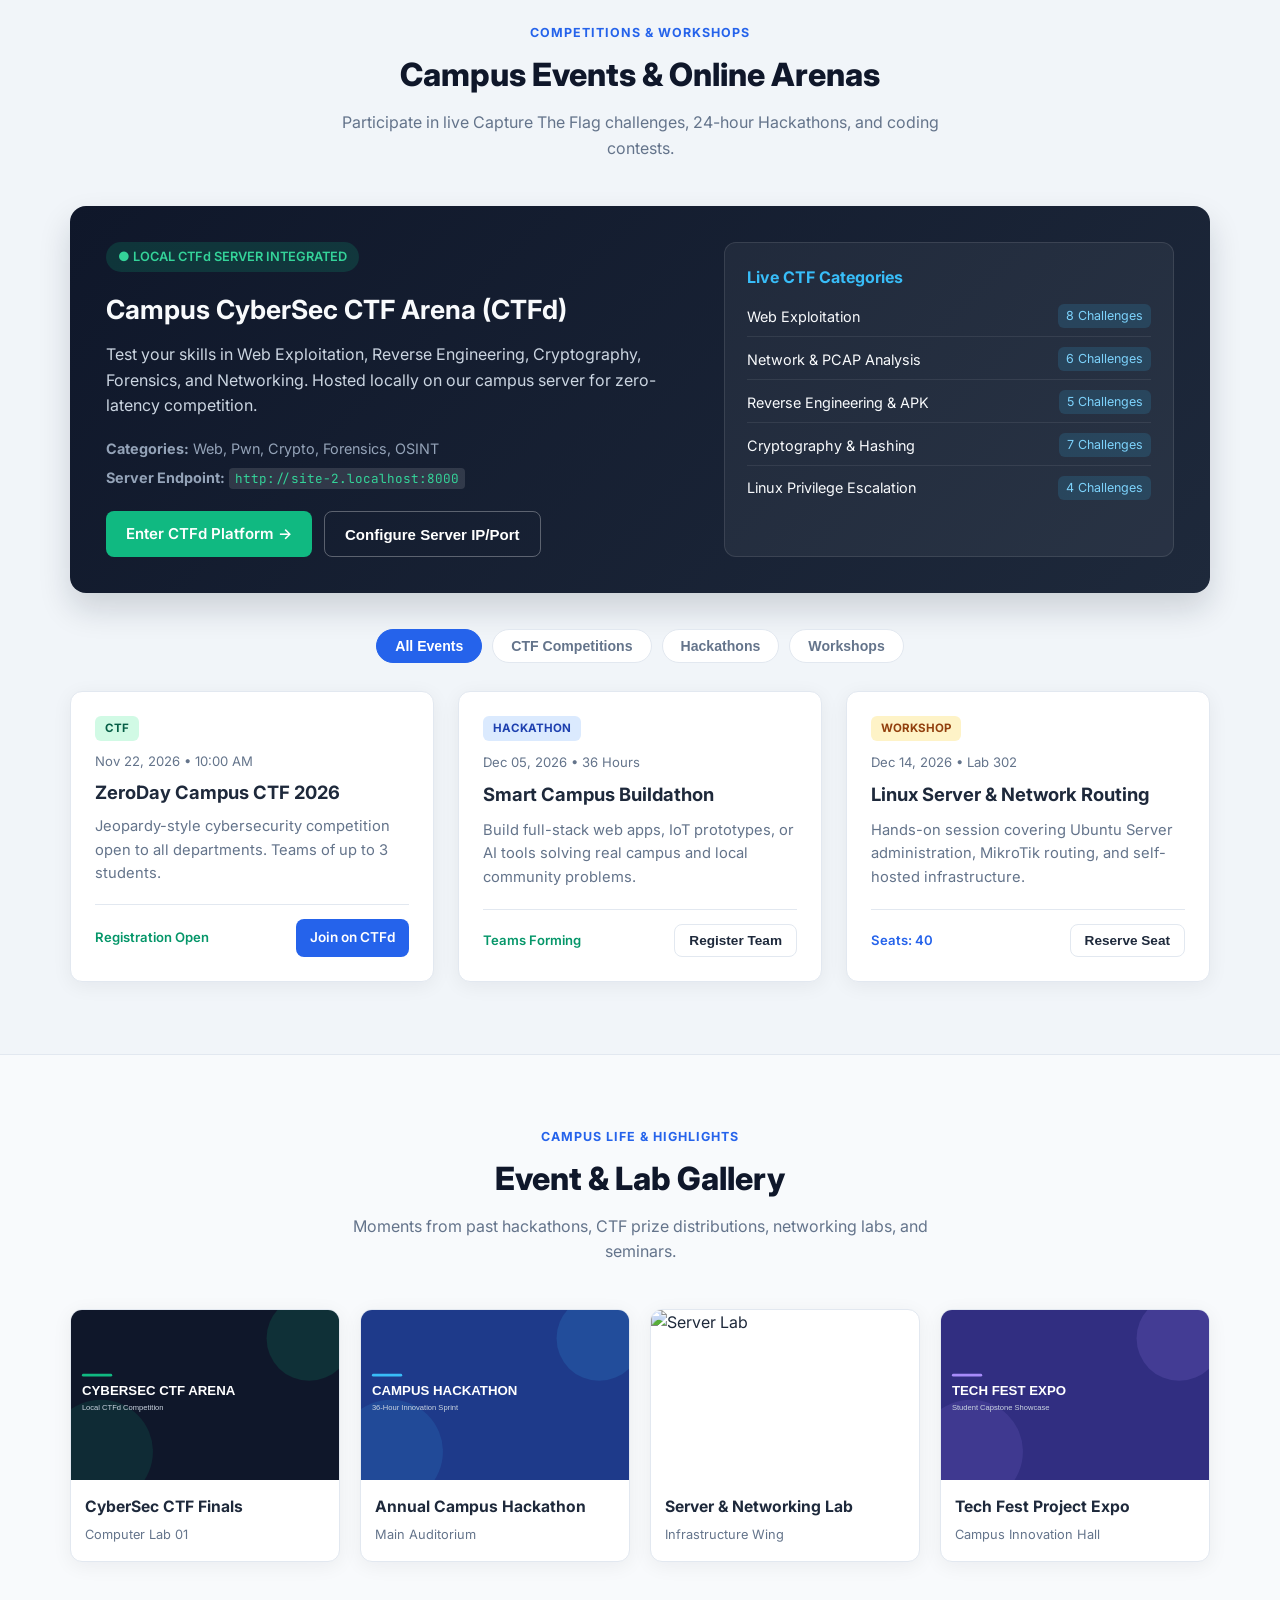
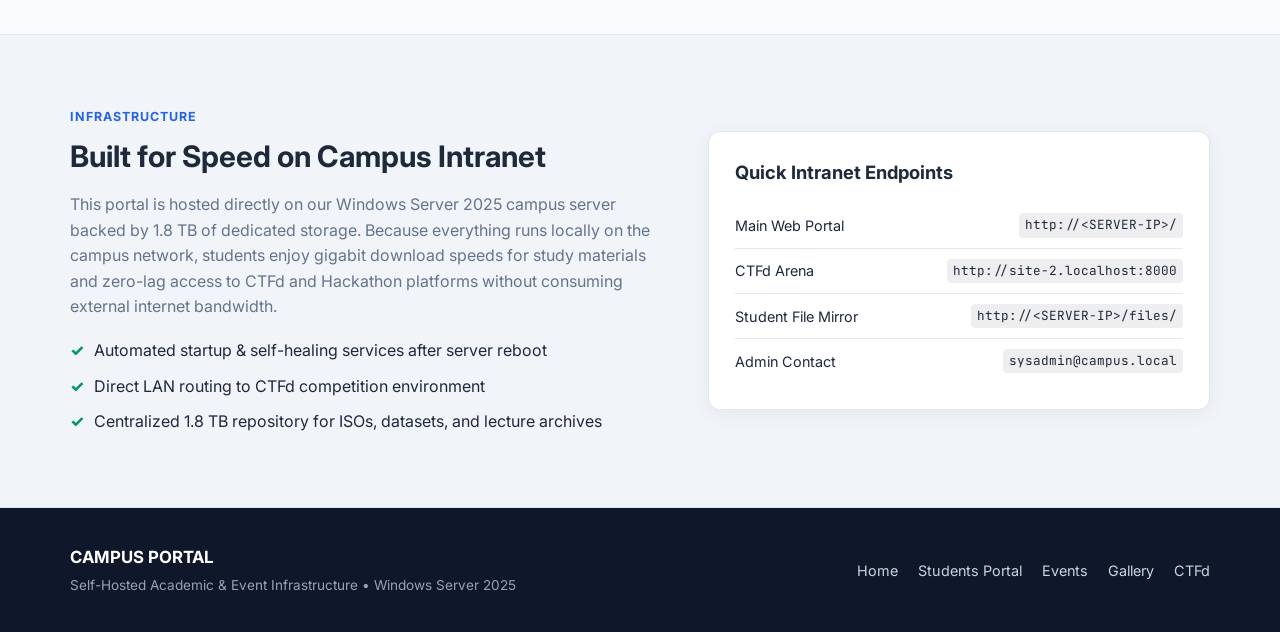
==== commit a0e0b521: "added some file to structure the project" ====
--- a/index.html
+++ b/index.html
@@ -3,367 +3,28 @@
 <head>
     <meta charset="UTF-8">
     <meta name="viewport" content="width=device-width, initial-scale=1.0">
-    <title>MUPI Portal | Academic Hub & Tech Events</title>
-    <link rel="stylesheet" href="css/style.css">
+    <meta name="description" content="Munshiganj Polytechnic Institute Academic and Technology Portal">
+    <title>MUPI Portal | Academic Hub &amp; Tech Events</title>
+
     <link rel="preconnect" href="https://fonts.googleapis.com">
     <link rel="preconnect" href="https://fonts.gstatic.com" crossorigin>
     <link href="https://fonts.googleapis.com/css2?family=Inter:wght@400;500;600;700;800&family=JetBrains+Mono:wght@400;600&display=swap" rel="stylesheet">
+    <link rel="stylesheet" href="css/style.css">
 </head>
 <body>
+    <div id="navbar-mount"></div>
+    <main>
+        <div id="home-mount"></div>
+        <div id="notice-board-mount"></div>
+        <div id="students-portal-mount"></div>
+        <div id="events-mount"></div>
+        <div id="gallery-mount"></div>
+        <div id="about-mount"></div>
+    </main>
+    <div id="footer-mount"></div>
+    <div id="login-modal-mount"></div>
+    <div id="resource-modal-mount"></div>
 
-    <!-- Navigation -->
-    <header class="navbar">
-        <div class="container nav-inner">
-            <a href="index.html" class="brand">
-                <div class="brand-icon">
-                    <img class="logo" src="./assets/gallery/logo.jpg" alt="" srcset="">
-                </div>
-                <div class="brand-text">
-                    <strong>MUPI PORTAL</strong>
-                    <span>Academic &amp; Tech Intranet</span>
-                </div>
-            </a>
-            <button class="menu-toggle" id="menuToggle" aria-label="Toggle Menu">&#9776;</button>
-            <nav class="nav-links" id="navLinks">
-                <a href="#home" class="active">Home</a>
-                <a href="#portal">Students Portal</a>
-                <a href="#events">Events</a>
-                <a href="#gallery">Gallery</a>
-                <a href="#about">Resorces</a>
-                <button class="btn btn-primary btn-sm" id="openLoginBtn">Student Login</button>
-            </nav>
-        </div>
-    </header>
-
-    <!-- Hero Section -->
-    <section id="home" class="hero">
-        <div class="container hero-grid">
-            <div class="hero-content">
-                <h1>Your Central Hub for Academics, Resources &amp; Cyber Competitions</h1>
-                <p>Access semester results, course materials, lab repositories, and compete in local Capture The Flag (CTF) and Hackathon events hosted directly on our campus network.</p>
-                <div class="hero-actions">
-                    <a href="#portal" class="btn btn-primary">Open Students Portal</a>
-                    <a href="#events" class="btn btn-outline">Explore Events &amp; CTF</a>
-                </div>
-                <div class="hero-stats">
-                    <div class="stat-item">
-                        <strong>1.8 TB</strong>
-                        <span>Local Storage Hub</span>
-                    </div>
-                    <div class="stat-item">
-                        <strong>24/7</strong>
-                        <span>Intranet Uptime</span>
-                    </div>
-                    <div class="stat-item">
-                        <strong>CTFd</strong>
-                        <span>Local Arena Ready</span>
-                    </div>
-                </div>
-            </div>
-            <div class="hero-card">
-                <div class="terminal-header">
-                    <span class="dot red"></span>
-                    <span class="dot yellow"></span>
-                    <span class="dot green"></span>
-                    <span class="terminal-title">campus-server-status.ps1</span>
-                </div>
-                <div class="terminal-body">
-                    <p><span class="cmd">$</span> Get-CampusServices</p>
-                    <p class="ok">[OK] IIS Web Engine ............ RUNNING (Port 80)</p>
-                    <p class="ok">[OK] Student Repository ........ MOUNTED (1.8 TB)</p>
-                    <p class="ok">[OK] CTFd Local Instance ....... READY (Port 8081)</p>
-                    <p class="ok">[OK] Hackathon Judge Portal .... ONLINE</p>
-                    <br>
-                    <p><span class="cmd">$</span> Next-Event --highlight</p>
-                    <p class="info">&gt; Campus CyberSec CTF 2026 &mdash; Registration Open</p>
-                    <p class="info">&gt; Campus CyberSec CTF 2026 &mdash; Registration Open</p>
-                    <p class="info">&gt; Campus CyberSec CTF 2026 &mdash; Registration Open</p>
-                    
-                </div>
-            </div>
-        </div>
-    </section>
-
-    <!-- Notice Board -->
-    <section id="notice-board" class="notice-strip">
-        <div class="container notice-inner">
-            <span class="notice-label">LATEST NOTICE</span>
-            <marquee behavior="scroll" direction="left" onmouseover="this.stop();" onmouseout="this.start();">
-                [1] Annual Campus CTF 2026 kicks off this Friday on the local CTFd server! &nbsp;&nbsp;&bull;&nbsp;&nbsp;
-                [2] Mid-Semester Lab Manuals &amp; ISO images uploaded to the 1.8 TB Student Repository. &nbsp;&nbsp;&bull;&nbsp;&nbsp;
-                [3] Inter-Department Hackathon team registration closes Sunday at 11:59 PM.
-            </marquee>
-        </div>
-    </section>
-
-    <!-- Students Portal Section -->
-    <section id="portal" class="section">
-        <div class="container">
-            <div class="section-header">
-                <span class="section-tag">ACADEMICS &amp; SERVICES</span>
-                <h2>Students Portal</h2>
-                <p>Quick access to departmental resources, academic records, and local campus storage.</p>
-            </div>
-
-            <div class="portal-dashboard" id="studentDashboard" style="display:none;">
-                <div class="welcome-banner">
-                    <div>
-                        <h3>Welcome back, <span id="loggedStudentName">Student</span>!</h3>
-                        <p>Student ID: <span id="loggedStudentId">CS-2026-001</span> &bull; Department of Computer Science &amp; Engineering</p>
-                    </div>
-                    <button class="btn btn-outline btn-sm" id="logoutBtn">Logout</button>
-                </div>
-            </div>
-
-            <div class="grid-3">
-                <div class="card">
-                    <div class="card-icon blue">&#128218;</div>
-                    <h3>Course Materials &amp; Notes</h3>
-                    <p>Download lecture slides, lab sheets, and reference e-books organized by semester and department.</p>
-                    <a href="#resources-modal" class="card-link" onclick="openResourceModal('Course Materials')">Browse Repository &rarr;</a>
-                </div>
-                <div class="card">
-                    <div class="card-icon green">&#128202;</div>
-                    <h3>Exam Results &amp; Routine</h3>
-                    <p>Check published semester GPA, internal assessment marks, and updated class/lab schedules.</p>
-                    <a href="#resources-modal" class="card-link" onclick="openResourceModal('Exam Results & Routine')">Check Portal &rarr;</a>
-                </div>
-                <div class="card">
-                    <div class="card-icon purple">&#128190;</div>
-                    <h3>1.8 TB Software &amp; ISO Mirror</h3>
-                    <p>High-speed local downloads for Ubuntu, Kali Linux, VirtualBox, IDEs, and open-source dev tools.</p>
-                    <a href="#resources-modal" class="card-link" onclick="openResourceModal('1.8 TB Local Software Mirror')">Open File Mirror &rarr;</a>
-                </div>
-                <div class="card">
-                    <div class="card-icon orange">&#128197;</div>
-                    <h3>Attendance &amp; Leave</h3>
-                    <p>Track your daily class attendance percentage and submit medical or event participation leave requests.</p>
-                    <a href="#resources-modal" class="card-link" onclick="openResourceModal('Attendance Tracker')">View Attendance &rarr;</a>
-                </div>
-                <div class="card">
-                    <div class="card-icon teal">&#128187;</div>
-                    <h3>Campus Git &amp; Project Archive</h3>
-                    <p>Explore past diploma and undergraduate capstone projects, source code, and documentation.</p>
-                    <a href="#resources-modal" class="card-link" onclick="openResourceModal('Project Archive')">Explore Projects &rarr;</a>
-                </div>
-                <div class="card">
-                    <div class="card-icon red">&#128227;</div>
-                    <h3>Helpdesk &amp; Lab Support</h3>
-                    <p>Report lab PC issues, request Wi-Fi/intranet access, or contact campus system administrators.</p>
-                    <a href="#resources-modal" class="card-link" onclick="openResourceModal('IT Helpdesk')">Submit Ticket &rarr;</a>
-                </div>
-            </div>
-        </div>
-    </section>
-
-    <!-- Events & CTF Section -->
-    <section id="events" class="section section-alt">
-        <div class="container">
-            <div class="section-header">
-                <span class="section-tag">COMPETITIONS &amp; WORKSHOPS</span>
-                <h2>Campus Events &amp; Online Arenas</h2>
-                <p>Participate in live Capture The Flag challenges, 24-hour Hackathons, and coding contests.</p>
-            </div>
-
-            <!-- Featured CTFd Banner -->
-            <div class="ctf-spotlight">
-                <div class="ctf-info">
-                    <span class="badge badge-live">&#9679; LOCAL CTFd SERVER INTEGRATED</span>
-                    <h3>Campus CyberSec CTF Arena (CTFd)</h3>
-                    <p>Test your skills in Web Exploitation, Reverse Engineering, Cryptography, Forensics, and Networking. Hosted locally on our campus server for zero-latency competition.</p>
-                    <div class="ctf-meta">
-                        <span><strong>Categories:</strong> Web, Pwn, Crypto, Forensics, OSINT</span>
-                        <span><strong>Server Endpoint:</strong> <code id="ctfdEndpointDisplay">http://localhost:8000</code></span>
-                    </div>
-                    <div class="ctf-buttons">
-                        <a href="http://localhost:8000" target="_blank" id="main-ctfd-btn" class="btn btn-accent">Enter CTFd Platform &rarr;</a>
-                        <button class="btn btn-outline-light" onclick="configureCtfdUrl()">Configure Server IP/Port</button>
-                    </div>
-                </div>
-                <div class="ctf-scoreboard-preview">
-                    <h4>Live CTF Categories</h4>
-                    <ul class="category-list">
-                        <li><span>Web Exploitation</span><span class="tag">8 Challenges</span></li>
-                        <li><span>Network &amp; PCAP Analysis</span><span class="tag">6 Challenges</span></li>
-                        <li><span>Reverse Engineering &amp; APK</span><span class="tag">5 Challenges</span></li>
-                        <li><span>Cryptography &amp; Hashing</span><span class="tag">7 Challenges</span></li>
-                        <li><span>Linux Privilege Escalation</span><span class="tag">4 Challenges</span></li>
-                    </ul>
-                </div>
-            </div>
-
-            <!-- Event Filter Tabs -->
-            <div class="filter-tabs">
-                <button class="tab-btn active" data-filter="all">All Events</button>
-                <button class="tab-btn" data-filter="ctf">CTF Competitions</button>
-                <button class="tab-btn" data-filter="hackathon">Hackathons</button>
-                <button class="tab-btn" data-filter="workshop">Workshops</button>
-            </div>
-
-            <!-- Event Cards Grid -->
-            <div class="grid-3" id="eventsGrid">
-                <div class="event-card" data-category="ctf">
-                    <div class="event-badge ctf">CTF</div>
-                    <span class="event-date">Nov 22, 2026 &bull; 10:00 AM</span>
-                    <h3>ZeroDay Campus CTF 2026</h3>
-                    <p>Jeopardy-style cybersecurity competition open to all departments. Teams of up to 3 students.</p>
-                    <div class="event-footer">
-                        <span class="status open">Registration Open</span>
-                        <a href="http://localhost:8000" target="_blank" class="btn btn-primary btn-sm ctfd-dynamic-link">Join on CTFd</a>
-                    </div>
-                </div>
-
-                <div class="event-card" data-category="hackathon">
-                    <div class="event-badge hack">HACKATHON</div>
-                    <span class="event-date">Dec 05, 2026 &bull; 36 Hours</span>
-                    <h3>Smart Campus Buildathon</h3>
-                    <p>Build full-stack web apps, IoT prototypes, or AI tools solving real campus and local community problems.</p>
-                    <div class="event-footer">
-                        <span class="status open">Teams Forming</span>
-                        <button class="btn btn-outline btn-sm" onclick="registerEvent('Smart Campus Buildathon')">Register Team</button>
-                    </div>
-                </div>
-
-                <div class="event-card" data-category="workshop">
-                    <div class="event-badge work">WORKSHOP</div>
-                    <span class="event-date">Dec 14, 2026 &bull; Lab 302</span>
-                    <h3>Linux Server &amp; Network Routing</h3>
-                    <p>Hands-on session covering Ubuntu Server administration, MikroTik routing, and self-hosted infrastructure.</p>
-                    <div class="event-footer">
-                        <span class="status upcoming">Seats: 40</span>
-                        <button class="btn btn-outline btn-sm" onclick="registerEvent('Linux Server & Network Routing')">Reserve Seat</button>
-                    </div>
-                </div>
-            </div>
-        </div>
-    </section>
-
-    <!-- Gallery Section -->
-    <section id="gallery" class="section">
-        <div class="container">
-            <div class="section-header">
-                <span class="section-tag">CAMPUS LIFE &amp; HIGHLIGHTS</span>
-                <h2>Event &amp; Lab Gallery</h2>
-                <p>Moments from past hackathons, CTF prize distributions, networking labs, and seminars.</p>
-            </div>
-            <div class="gallery-grid">
-                <div class="gallery-item" onclick="openLightbox('CyberSec CTF Finals 2025', 'Students competing in the 8-hour local network CTF showdown.')">
-                    <img src="assets/gallery/ctf-arena.svg" alt="CyberSec CTF Finals">
-                    <div class="gallery-caption">
-                        <h4>CyberSec CTF Finals</h4>
-                        <span>Computer Lab 01</span>
-                    </div>
-                </div>
-                <div class="gallery-item" onclick="openLightbox('Annual Campus Hackathon', '36-hour non-stop coding and hardware prototyping marathon.')">
-                    <img src="assets/gallery/hackathon.svg" alt="Campus Hackathon">
-                    <div class="gallery-caption">
-                        <h4>Annual Campus Hackathon</h4>
-                        <span>Main Auditorium</span>
-                    </div>
-                </div>
-                <div class="gallery-item" onclick="openLightbox('Server & Networking Lab', 'Hands-on enterprise router, switch, and rack server configuration.')">
-                    <img src="assets/gallery/server-lab.svg" alt="Server Lab">
-                    <div class="gallery-caption">
-                        <h4>Server &amp; Networking Lab</h4>
-                        <span>Infrastructure Wing</span>
-                    </div>
-                </div>
-                <div class="gallery-item" onclick="openLightbox('Tech Fest & Project Showcase', 'Final-year students presenting software and IoT innovations.')">
-                    <img src="assets/gallery/project-expo.svg" alt="Project Showcase">
-                    <div class="gallery-caption">
-                        <h4>Tech Fest Project Expo</h4>
-                        <span>Campus Innovation Hall</span>
-                    </div>
-                </div>
-            </div>
-        </div>
-    </section>
-
-    <!-- About & Infrastructure Info -->
-    <section id="about" class="section section-alt">
-        <div class="container about-grid">
-            <div>
-                <span class="section-tag">INFRASTRUCTURE</span>
-                <h2>Built for Speed on Campus Intranet</h2>
-                <p>This portal is hosted directly on our Windows Server 2025 campus server backed by 1.8 TB of dedicated storage. Because everything runs locally on the campus network, students enjoy gigabit download speeds for study materials and zero-lag access to CTFd and Hackathon platforms without consuming external internet bandwidth.</p>
-                <ul class="check-list">
-                    <li>Automated startup &amp; self-healing services after server reboot</li>
-                    <li>Direct LAN routing to CTFd competition environment</li>
-                    <li>Centralized 1.8 TB repository for ISOs, datasets, and lecture archives</li>
-                </ul>
-            </div>
-            <div class="info-box">
-                <h3>Quick Intranet Endpoints</h3>
-                <div class="endpoint-row">
-                    <span>Main Web Portal</span>
-                    <code>http://&lt;SERVER-IP&gt;/</code>
-                </div>
-                <div class="endpoint-row">
-                    <span>CTFd Arena</span>
-                    <code id="aboutCtfdUrl">http://localhost:8000</code>
-                </div>
-                <div class="endpoint-row">
-                    <span>Student File Mirror</span>
-                    <code>http://&lt;SERVER-IP&gt;/files/</code>
-                </div>
-                <div class="endpoint-row">
-                    <span>Admin Contact</span>
-                    <code>sysadmin@campus.local</code>
-                </div>
-            </div>
-        </div>
-    </section>
-
-    <!-- Footer -->
-    <footer class="footer">
-        <div class="container footer-inner">
-            <div>
-                <strong>CAMPUS PORTAL</strong>
-                <p>Self-Hosted Academic &amp; Event Infrastructure &bull; Windows Server 2025</p>
-            </div>
-            <div class="footer-links">
-                <a href="#home">Home</a>
-                <a href="#portal">Students Portal</a>
-                <a href="#events">Events</a>
-                <a href="#gallery">Gallery</a>
-                <a href="http://localhost:8000" target="_blank" class="ctfd-dynamic-link">CTFd</a>
-            </div>
-        </div>
-    </footer>
-
-    <!-- Student Login Modal -->
-    <div class="modal" id="loginModal">
-        <div class="modal-content">
-            <button class="modal-close" onclick="closeModal('loginModal')">&times;</button>
-            <h3>Student Intranet Login</h3>
-            <p class="modal-sub">Sign in with your Campus Student ID to access personal dashboards.</p>
-            <form id="loginForm">
-                <div class="form-group">
-                    <label for="studentId">Student ID</label>
-                    <input type="text" id="studentId" placeholder="e.g., CS-2026-104" required>
-                </div>
-                <div class="form-group">
-                    <label for="studentName">Full Name</label>
-                    <input type="text" id="studentName" placeholder="Enter your name" required>
-                </div>
-                <div class="form-group">
-                    <label for="studentPass">Password</label>
-                    <input type="password" id="studentPass" placeholder="••••••••" required>
-                </div>
-                <button type="submit" class="btn btn-primary btn-block">Sign In to Portal</button>
-            </form>
-        </div>
-    </div>
-
-    <!-- Resource / Registration Modal -->
-    <div class="modal" id="infoModal">
-        <div class="modal-content">
-            <button class="modal-close" onclick="closeModal('infoModal')">&times;</button>
-            <h3 id="infoModalTitle">Portal Resource</h3>
-            <div id="infoModalBody"></div>
-        </div>
-    </div>
-
-    <script src="js/main.js"></script>
+    <script type="module" src="js/main.js"></script>
 </body>
 </html>
--- a/css/style.css
+++ b/css/style.css
@@ -1,916 +1,8 @@
-:root {
-    --bg: #f8fafc;
-    --surface: #ffffff;
-    --surface-alt: #f1f5f9;
-    --dark: #0f172a;
-    --dark-card: #1e293b;
-    --primary: #2563eb;
-    --primary-hover: #1d4ed8;
-    --accent: #10b981;
-    --accent-hover: #059669;
-    --text: #1e293b;
-    --text-muted: #64748b;
-    --border: #e2e8f0;
-    --radius: 12px;
-    --shadow: 0 4px 20px rgba(15, 23, 42, 0.06);
-}
-
-* {
-    box-sizing: border-box;
-    margin: 0;
-    padding: 0;
-}
-
-html {
-    scroll-behavior: smooth;
-}
-
-body {
-    font-family: 'Inter', -apple-system, BlinkMacSystemFont, sans-serif;
-    background-color: var(--bg);
-    color: var(--text);
-    line-height: 1.6;
-}
-
-code {
-    font-family: 'JetBrains Mono', monospace;
-    background: rgba(15, 23, 42, 0.07);
-    padding: 2px 6px;
-    border-radius: 4px;
-    font-size: 0.88em;
-}
-
-.container {
-    width: 100%;
-    max-width: 1180px;
-    margin: 0 auto;
-    padding: 0 20px;
-}
-
-/* Top Bar */
-.top-bar {
-    background: var(--dark);
-    color: #cbd5e1;
-    font-size: 0.82rem;
-    padding: 8px 0;
-}
-
-.top-bar-inner {
-    display: flex;
-    justify-content: space-between;
-    align-items: center;
-    flex-wrap: wrap;
-    gap: 10px;
-}
-
-.status-dot {
-    display: inline-block;
-    width: 8px;
-    height: 8px;
-    background: var(--accent);
-    border-radius: 50%;
-    margin-right: 6px;
-    box-shadow: 0 0 8px var(--accent);
-}
-
-.top-links {
-    display: flex;
-    gap: 16px;
-}
-
-.top-links a {
-    color: #94a3b8;
-    text-decoration: none;
-    transition: color 0.2s;
-}
-
-.top-links a:hover {
-    color: #ffffff;
-}
-
-/* Navbar */
-.navbar {
-    background: rgba(255, 255, 255, 0.95);
-    backdrop-filter: blur(10px);
-    border-bottom: 1px solid var(--border);
-    position: sticky;
-    top: 0;
-    z-index: 100;
-}
-
-.nav-inner {
-    display: flex;
-    justify-content: space-between;
-    align-items: center;
-    height: 70px;
-}
-
-.brand {
-    display: flex;
-    align-items: center;
-    gap: 12px;
-    text-decoration: none;
-    color: var(--dark);
-}
-
-.brand-icon {
-    width: 40px;
-    height: 40px;
-    background: var(--primary);
-    color: #fff;
-    font-weight: 800;
-    border-radius: 10px;
-    display: grid;
-    place-items: center;
-    font-size: 1.05rem;
-}
-.logo{
-    height: 40px;
-    width: 40px;
-}
-.brand-text {
-    display: flex;
-    flex-direction: column;
-    line-height: 1.2;
-}
-
-.brand-text strong {
-    font-size: 1rem;
-    letter-spacing: 0.4px;
-}
-
-.brand-text span {
-    font-size: 0.75rem;
-    color: var(--text-muted);
-}
-
-.nav-links {
-    display: flex;
-    align-items: center;
-    gap: 24px;
-}
-
-.nav-links a {
-    text-decoration: none;
-    color: var(--text);
-    font-weight: 500;
-    font-size: 0.94rem;
-    transition: color 0.2s;
-}
-
-.nav-links a:hover,
-.nav-links a.active {
-    color: var(--primary);
-}
-
-.menu-toggle {
-    display: none;
-    background: none;
-    border: 1px solid var(--border);
-    padding: 6px 10px;
-    border-radius: 6px;
-    font-size: 1.2rem;
-    cursor: pointer;
-}
-
-/* Buttons */
-.btn {
-    display: inline-flex;
-    align-items: center;
-    justify-content: center;
-    gap: 8px;
-    padding: 11px 20px;
-    border-radius: 8px;
-    font-weight: 600;
-    font-size: 0.94rem;
-    text-decoration: none;
-    cursor: pointer;
-    border: none;
-    transition: all 0.2s ease;
-}
-
-.btn-sm {
-    padding: 8px 14px;
-    font-size: 0.85rem;
-}
-
-.btn-block {
-    width: 100%;
-}
-
-.btn-primary {
-    background: var(--primary);
-    color: #fff;
-}
-
-.btn-primary:hover {
-    background: var(--primary-hover);
-}
-
-.btn-accent {
-    background: var(--accent);
-    color: #fff;
-}
-
-.btn-accent:hover {
-    background: var(--accent-hover);
-}
-
-.btn-outline {
-    background: transparent;
-    border: 1.5px solid var(--border);
-    color: var(--text);
-}
-
-.btn-outline:hover {
-    border-color: var(--primary);
-    color: var(--primary);
-}
-
-.btn-outline-light {
-    background: transparent;
-    border: 1.5px solid rgba(255, 255, 255, 0.3);
-    color: #fff;
-}
-
-.btn-outline-light:hover {
-    background: rgba(255, 255, 255, 0.1);
-}
-
-/* Hero */
-.hero {
-    padding: 64px 0;
-    background: linear-gradient(135deg, #eff6ff 0%, #f8fafc 60%, #ecfdf5 100%);
-    border-bottom: 1px solid var(--border);
-}
-
-.hero-grid {
-    display: grid;
-    grid-template-columns: 1.2fr 1fr;
-    gap: 40px;
-    align-items: center;
-}
-
-.badge {
-    display: inline-block;
-    background: #dbeafe;
-    color: var(--primary);
-    font-weight: 600;
-    font-size: 0.8rem;
-    padding: 5px 12px;
-    border-radius: 20px;
-    margin-bottom: 16px;
-}
-
-.badge-live {
-    background: rgba(16, 185, 129, 0.18);
-    color: #34d399;
-}
-
-.hero-content h1 {
-    font-size: 2.5rem;
-    font-weight: 800;
-    line-height: 1.18;
-    color: var(--dark);
-    margin-bottom: 16px;
-}
-
-.hero-content p {
-    font-size: 1.06rem;
-    color: var(--text-muted);
-    margin-bottom: 26px;
-}
-
-.hero-actions {
-    display: flex;
-    gap: 14px;
-    flex-wrap: wrap;
-    margin-bottom: 32px;
-}
-
-.hero-stats {
-    display: flex;
-    gap: 32px;
-    padding-top: 20px;
-    border-top: 1px solid var(--border);
-}
-
-.stat-item strong {
-    display: block;
-    font-size: 1.3rem;
-    color: var(--dark);
-}
-
-.stat-item span {
-    font-size: 0.82rem;
-    color: var(--text-muted);
-}
-
-/* Terminal Card */
-.hero-card {
-    background: var(--dark);
-    border-radius: var(--radius);
-    overflow: hidden;
-    box-shadow: 0 20px 40px rgba(15, 23, 42, 0.18);
-    border: 1px solid #334155;
-}
-
-.terminal-header {
-    background: #1e293b;
-    padding: 12px 16px;
-    display: flex;
-    align-items: center;
-    gap: 8px;
-}
-
-.dot {
-    width: 11px;
-    height: 11px;
-    border-radius: 50%;
-}
-.dot.red { background: #ef4444; }
-.dot.yellow { background: #f59e0b; }
-.dot.green { background: #10b981; }
-
-.terminal-title {
-    margin-left: 8px;
-    font-family: 'JetBrains Mono', monospace;
-    font-size: 0.8rem;
-    color: #94a3b8;
-}
-
-.terminal-body {
-    padding: 22px;
-    font-family: 'JetBrains Mono', monospace;
-    font-size: 0.85rem;
-    color: #e2e8f0;
-}
-
-.terminal-body p {
-    margin-bottom: 6px;
-}
-
-.terminal-body .cmd { color: #38bdf8; }
-.terminal-body .ok { color: #34d399; }
-.terminal-body .info { color: #fbbf24; }
-
-.terminal-cta {
-    margin-top: 20px;
-}
-
-/* Notice Strip */
-.notice-strip {
-    background: var(--dark);
-    color: #f8fafc;
-    padding: 10px 0;
-    font-size: 0.9rem;
-}
-
-.notice-inner {
-    display: flex;
-    align-items: center;
-    gap: 14px;
-}
-
-.notice-label {
-    background: var(--primary);
-    padding: 3px 10px;
-    border-radius: 4px;
-    font-weight: 700;
-    font-size: 0.75rem;
-    white-space: nowrap;
-}
-
-/* Sections */
-.section {
-    padding: 72px 0;
-}
-
-.section-alt {
-    background: var(--surface-alt);
-    border-top: 1px solid var(--border);
-    border-bottom: 1px solid var(--border);
-}
-
-.section-header {
-    text-align: center;
-    max-width: 640px;
-    margin: 0 auto 44px;
-}
-
-.section-tag {
-    font-size: 0.78rem;
-    font-weight: 700;
-    letter-spacing: 1px;
-    color: var(--primary);
-    display: block;
-    margin-bottom: 6px;
-}
-
-.section-header h2 {
-    font-size: 2rem;
-    font-weight: 800;
-    color: var(--dark);
-    margin-bottom: 10px;
-}
-
-.section-header p {
-    color: var(--text-muted);
-}
-
-/* Grids & Cards */
-.grid-3 {
-    display: grid;
-    grid-template-columns: repeat(3, 1fr);
-    gap: 24px;
-}
-
-.card {
-    background: var(--surface);
-    border: 1px solid var(--border);
-    border-radius: var(--radius);
-    padding: 26px;
-    box-shadow: var(--shadow);
-    transition: transform 0.2s, box-shadow 0.2s;
-}
-
-.card:hover {
-    transform: translateY(-4px);
-    box-shadow: 0 12px 24px rgba(15, 23, 42, 0.08);
-}
-
-.card-icon {
-    width: 46px;
-    height: 46px;
-    border-radius: 10px;
-    display: grid;
-    place-items: center;
-    font-size: 1.4rem;
-    margin-bottom: 16px;
-}
-
-.card-icon.blue { background: #dbeafe; }
-.card-icon.green { background: #d1fae5; }
-.card-icon.purple { background: #ede9fe; }
-.card-icon.orange { background: #ffedd5; }
-.card-icon.teal { background: #ccfbf1; }
-.card-icon.red { background: #fee2e2; }
-
-.card h3 {
-    font-size: 1.12rem;
-    margin-bottom: 8px;
-    color: var(--dark);
-}
-
-.card p {
-    font-size: 0.92rem;
-    color: var(--text-muted);
-    margin-bottom: 16px;
-}
-
-.card-link {
-    font-weight: 600;
-    font-size: 0.9rem;
-    color: var(--primary);
-    text-decoration: none;
-}
-
-.card-link:hover {
-    text-decoration: underline;
-}
-
-/* Student Dashboard Banner */
-.portal-dashboard {
-    margin-bottom: 28px;
-}
-
-.welcome-banner {
-    background: linear-gradient(90deg, #1e3a8a, #2563eb);
-    color: #fff;
-    padding: 20px 26px;
-    border-radius: var(--radius);
-    display: flex;
-    justify-content: space-between;
-    align-items: center;
-    flex-wrap: wrap;
-    gap: 14px;
-}
-
-.welcome-banner .btn-outline {
-    border-color: rgba(255,255,255,0.5);
-    color: #fff;
-}
-
-/* CTF Spotlight */
-.ctf-spotlight {
-    background: linear-gradient(135deg, #0f172a 0%, #1e293b 100%);
-    color: #f8fafc;
-    border-radius: 16px;
-    padding: 36px;
-    display: grid;
-    grid-template-columns: 1.3fr 1fr;
-    gap: 32px;
-    margin-bottom: 36px;
-    box-shadow: 0 16px 32px rgba(15, 23, 42, 0.16);
-}
-
-.ctf-info h3 {
-    font-size: 1.65rem;
-    margin-bottom: 12px;
-}
-
-.ctf-info p {
-    color: #cbd5e1;
-    margin-bottom: 18px;
-}
-
-.ctf-meta {
-    display: flex;
-    flex-direction: column;
-    gap: 6px;
-    font-size: 0.9rem;
-    color: #94a3b8;
-    margin-bottom: 22px;
-}
-
-.ctf-meta code {
-    background: rgba(255, 255, 255, 0.12);
-    color: #34d399;
-}
-
-.ctf-buttons {
-    display: flex;
-    gap: 12px;
-    flex-wrap: wrap;
-}
-
-.ctf-scoreboard-preview {
-    background: rgba(255, 255, 255, 0.05);
-    border: 1px solid rgba(255, 255, 255, 0.1);
-    border-radius: 12px;
-    padding: 22px;
-}
-
-.ctf-scoreboard-preview h4 {
-    margin-bottom: 14px;
-    color: #38bdf8;
-    font-size: 1rem;
-}
-
-.category-list {
-    list-style: none;
-    display: flex;
-    flex-direction: column;
-    gap: 10px;
-}
-
-.category-list li {
-    display: flex;
-    justify-content: space-between;
-    align-items: center;
-    padding-bottom: 8px;
-    border-bottom: 1px solid rgba(255, 255, 255, 0.08);
-    font-size: 0.9rem;
-}
-
-.category-list li:last-child {
-    border-bottom: none;
-    padding-bottom: 0;
-}
-
-.category-list .tag {
-    background: rgba(56, 189, 248, 0.15);
-    color: #7dd3fc;
-    padding: 2px 8px;
-    border-radius: 6px;
-    font-size: 0.78rem;
-}
-
-/* Filter Tabs */
-.filter-tabs {
-    display: flex;
-    justify-content: center;
-    gap: 10px;
-    margin-bottom: 28px;
-    flex-wrap: wrap;
-}
-
-.tab-btn {
-    background: var(--surface);
-    border: 1px solid var(--border);
-    padding: 8px 18px;
-    border-radius: 20px;
-    font-weight: 600;
-    font-size: 0.88rem;
-    cursor: pointer;
-    color: var(--text-muted);
-    transition: all 0.2s;
-}
-
-.tab-btn.active,
-.tab-btn:hover {
-    background: var(--primary);
-    color: #fff;
-    border-color: var(--primary);
-}
-
-/* Event Cards */
-.event-card {
-    background: var(--surface);
-    border: 1px solid var(--border);
-    border-radius: var(--radius);
-    padding: 24px;
-    display: flex;
-    flex-direction: column;
-    justify-content: space-between;
-    box-shadow: var(--shadow);
-}
-
-.event-badge {
-    display: inline-block;
-    width: fit-content;
-    font-size: 0.72rem;
-    font-weight: 700;
-    padding: 3px 10px;
-    border-radius: 6px;
-    margin-bottom: 10px;
-}
-
-.event-badge.ctf { background: #d1fae5; color: #065f46; }
-.event-badge.hack { background: #dbeafe; color: #1e40af; }
-.event-badge.work { background: #fef3c7; color: #92400e; }
-
-.event-date {
-    font-size: 0.82rem;
-    color: var(--text-muted);
-    margin-bottom: 6px;
-}
-
-.event-card h3 {
-    font-size: 1.15rem;
-    margin-bottom: 8px;
-}
-
-.event-card p {
-    font-size: 0.92rem;
-    color: var(--text-muted);
-    margin-bottom: 18px;
-}
-
-.event-footer {
-    display: flex;
-    justify-content: space-between;
-    align-items: center;
-    padding-top: 14px;
-    border-top: 1px solid var(--border);
-}
-
-.status {
-    font-size: 0.82rem;
-    font-weight: 600;
-}
-.status.open { color: var(--accent-hover); }
-.status.upcoming { color: var(--primary); }
-
-/* Gallery */
-.gallery-grid {
-    display: grid;
-    grid-template-columns: repeat(4, 1fr);
-    gap: 20px;
-}
-
-.gallery-item {
-    background: var(--surface);
-    border: 1px solid var(--border);
-    border-radius: var(--radius);
-    overflow: hidden;
-    cursor: pointer;
-    box-shadow: var(--shadow);
-    transition: transform 0.2s;
-}
-
-.gallery-item:hover {
-    transform: translateY(-4px);
-}
-
-.gallery-item img {
-    width: 100%;
-    height: 170px;
-    object-fit: cover;
-    display: block;
-}
-
-.gallery-caption {
-    padding: 14px;
-}
-
-.gallery-caption h4 {
-    font-size: 0.98rem;
-    margin-bottom: 2px;
-}
-
-.gallery-caption span {
-    font-size: 0.8rem;
-    color: var(--text-muted);
-}
-
-/* About Section */
-.about-grid {
-    display: grid;
-    grid-template-columns: 1.2fr 1fr;
-    gap: 36px;
-    align-items: center;
-}
-
-.about-grid h2 {
-    font-size: 1.85rem;
-    margin-bottom: 12px;
-}
-
-.about-grid p {
-    color: var(--text-muted);
-    margin-bottom: 18px;
-}
-
-.check-list {
-    list-style: none;
-    display: flex;
-    flex-direction: column;
-    gap: 10px;
-}
-
-.check-list li::before {
-    content: "✓";
-    color: var(--accent-hover);
-    font-weight: 800;
-    margin-right: 10px;
-}
-
-.info-box {
-    background: var(--surface);
-    border: 1px solid var(--border);
-    border-radius: var(--radius);
-    padding: 26px;
-    box-shadow: var(--shadow);
-}
-
-.info-box h3 {
-    margin-bottom: 16px;
-    font-size: 1.15rem;
-}
-
-.endpoint-row {
-    display: flex;
-    justify-content: space-between;
-    align-items: center;
-    padding: 10px 0;
-    border-bottom: 1px solid var(--border);
-    font-size: 0.9rem;
-}
-
-.endpoint-row:last-child {
-    border-bottom: none;
-}
-
-/* Footer */
-.footer {
-    background: var(--dark);
-    color: #94a3b8;
-    padding: 36px 0;
-}
-
-.footer-inner {
-    display: flex;
-    justify-content: space-between;
-    align-items: center;
-    flex-wrap: wrap;
-    gap: 16px;
-}
-
-.footer strong {
-    color: #fff;
-    font-size: 1.05rem;
-}
-
-.footer p {
-    font-size: 0.85rem;
-    margin-top: 4px;
-}
-
-.footer-links {
-    display: flex;
-    gap: 20px;
-}
-
-.footer-links a {
-    color: #cbd5e1;
-    text-decoration: none;
-    font-size: 0.9rem;
-}
-
-.footer-links a:hover {
-    color: #fff;
-}
-
-/* Modals */
-.modal {
-    display: none;
-    position: fixed;
-    inset: 0;
-    background: rgba(15, 23, 42, 0.65);
-    z-index: 200;
-    place-items: center;
-    padding: 20px;
-}
-
-.modal.open {
-    display: grid;
-}
-
-.modal-content {
-    background: var(--surface);
-    border-radius: var(--radius);
-    max-width: 460px;
-    width: 100%;
-    padding: 28px;
-    position: relative;
-    box-shadow: 0 24px 48px rgba(0,0,0,0.2);
-}
-
-.modal-close {
-    position: absolute;
-    top: 14px;
-    right: 16px;
-    background: none;
-    border: none;
-    font-size: 1.5rem;
-    cursor: pointer;
-    color: var(--text-muted);
-}
-
-.modal-sub {
-    font-size: 0.9rem;
-    color: var(--text-muted);
-    margin: 6px 0 18px;
-}
-
-.form-group {
-    margin-bottom: 14px;
-}
-
-.form-group label {
-    display: block;
-    font-size: 0.85rem;
-    font-weight: 600;
-    margin-bottom: 5px;
-}
-
-.form-group input {
-    width: 100%;
-    padding: 10px 12px;
-    border: 1px solid var(--border);
-    border-radius: 8px;
-    font-size: 0.95rem;
-}
-
-/* Responsive */
-@media (max-width: 960px) {
-    .hero-grid,
-    .ctf-spotlight,
-    .about-grid {
-        grid-template-columns: 1fr;
-    }
-    .grid-3 {
-        grid-template-columns: repeat(2, 1fr);
-    }
-    .gallery-grid {
-        grid-template-columns: repeat(2, 1fr);
-    }
-}
-
-@media (max-width: 680px) {
-    .menu-toggle {
-        display: block;
-    }
-    .nav-links {
-        display: none;
-        position: absolute;
-        top: 70px;
-        left: 0;
-        right: 0;
-        background: var(--surface);
-        flex-direction: column;
-        padding: 20px;
-        border-bottom: 1px solid var(--border);
-    }
-    .nav-links.show {
-        display: flex;
-    }
-    .grid-3,
-    .gallery-grid {
-        grid-template-columns: 1fr;
-    }
-    .hero-content h1 {
-        font-size: 1.9rem;
-    }
-}
+@import url("./base.css");
+@import url("./layout.css");
+@import url("./home.css");
+@import url("./sections.css");
+@import url("./events.css");
+@import url("./gallery-about.css");
+@import url("./footer-modal.css");
+@import url("./responsive.css");
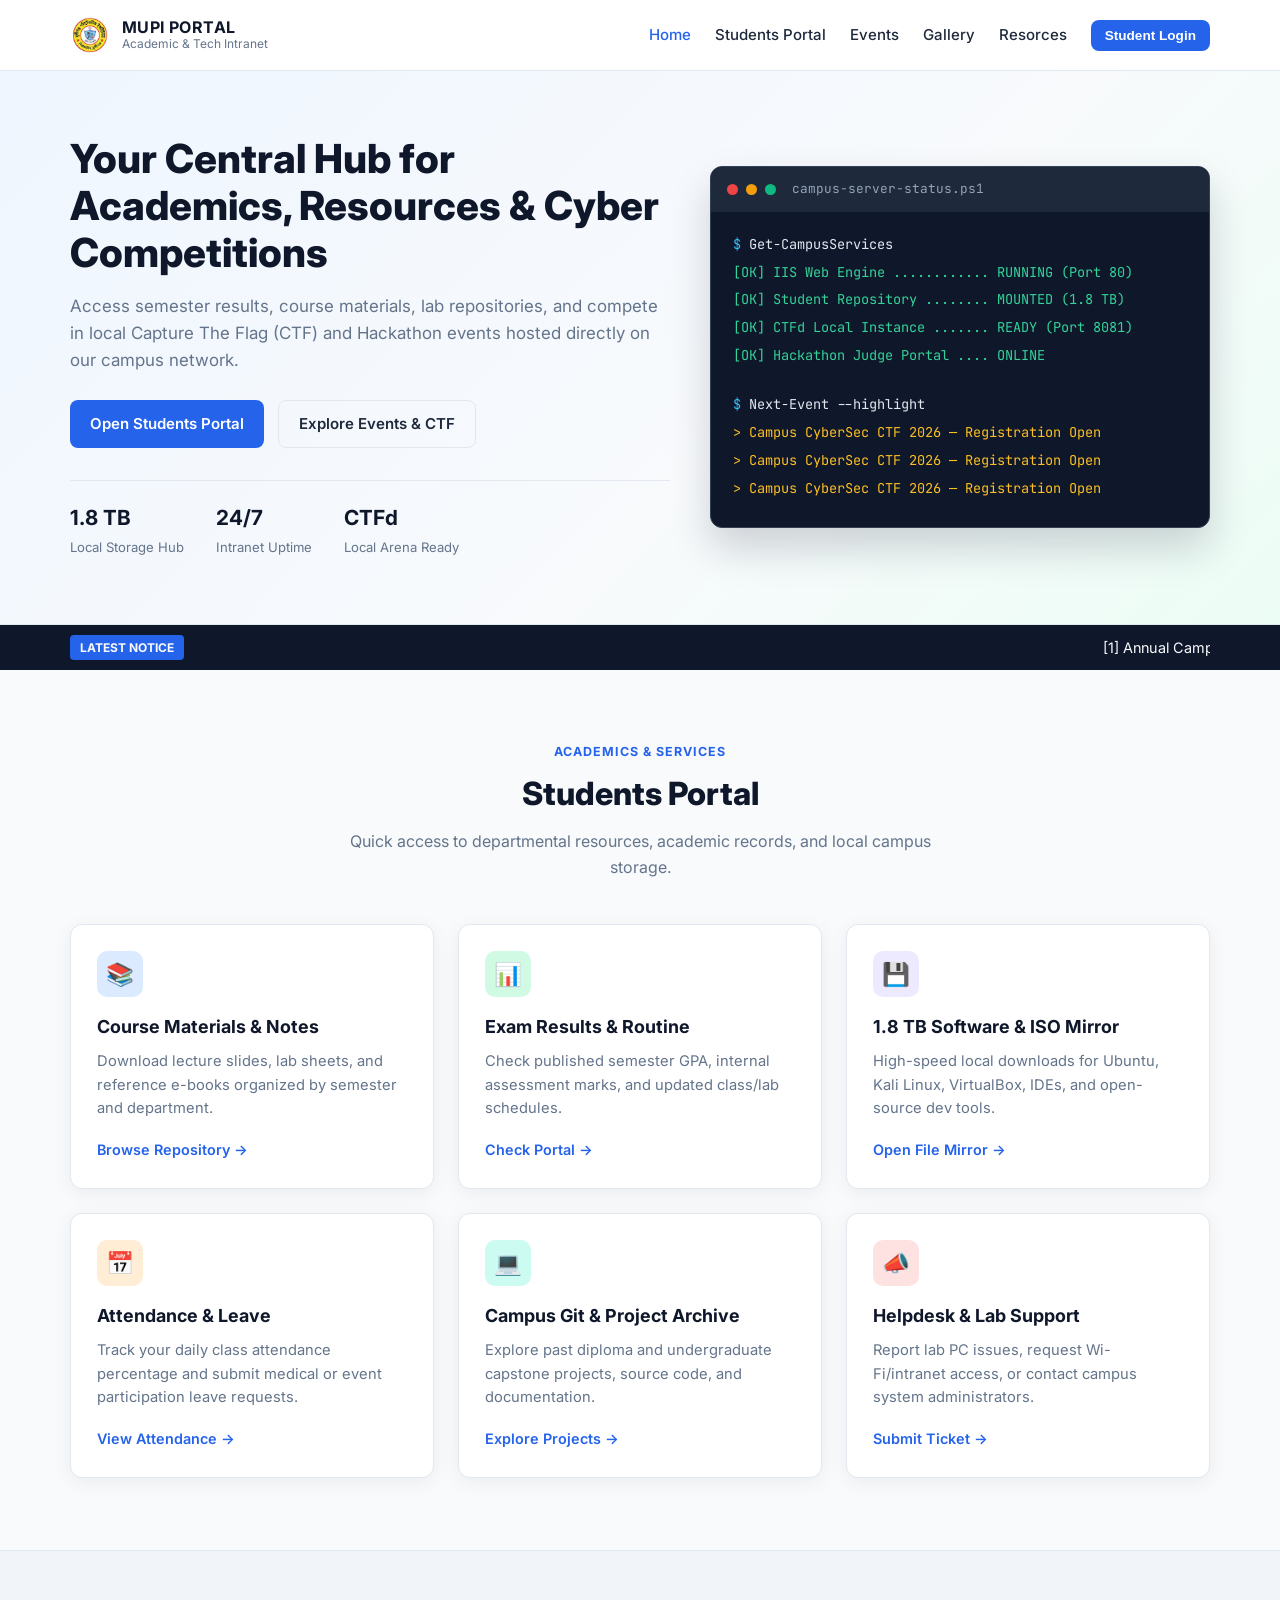
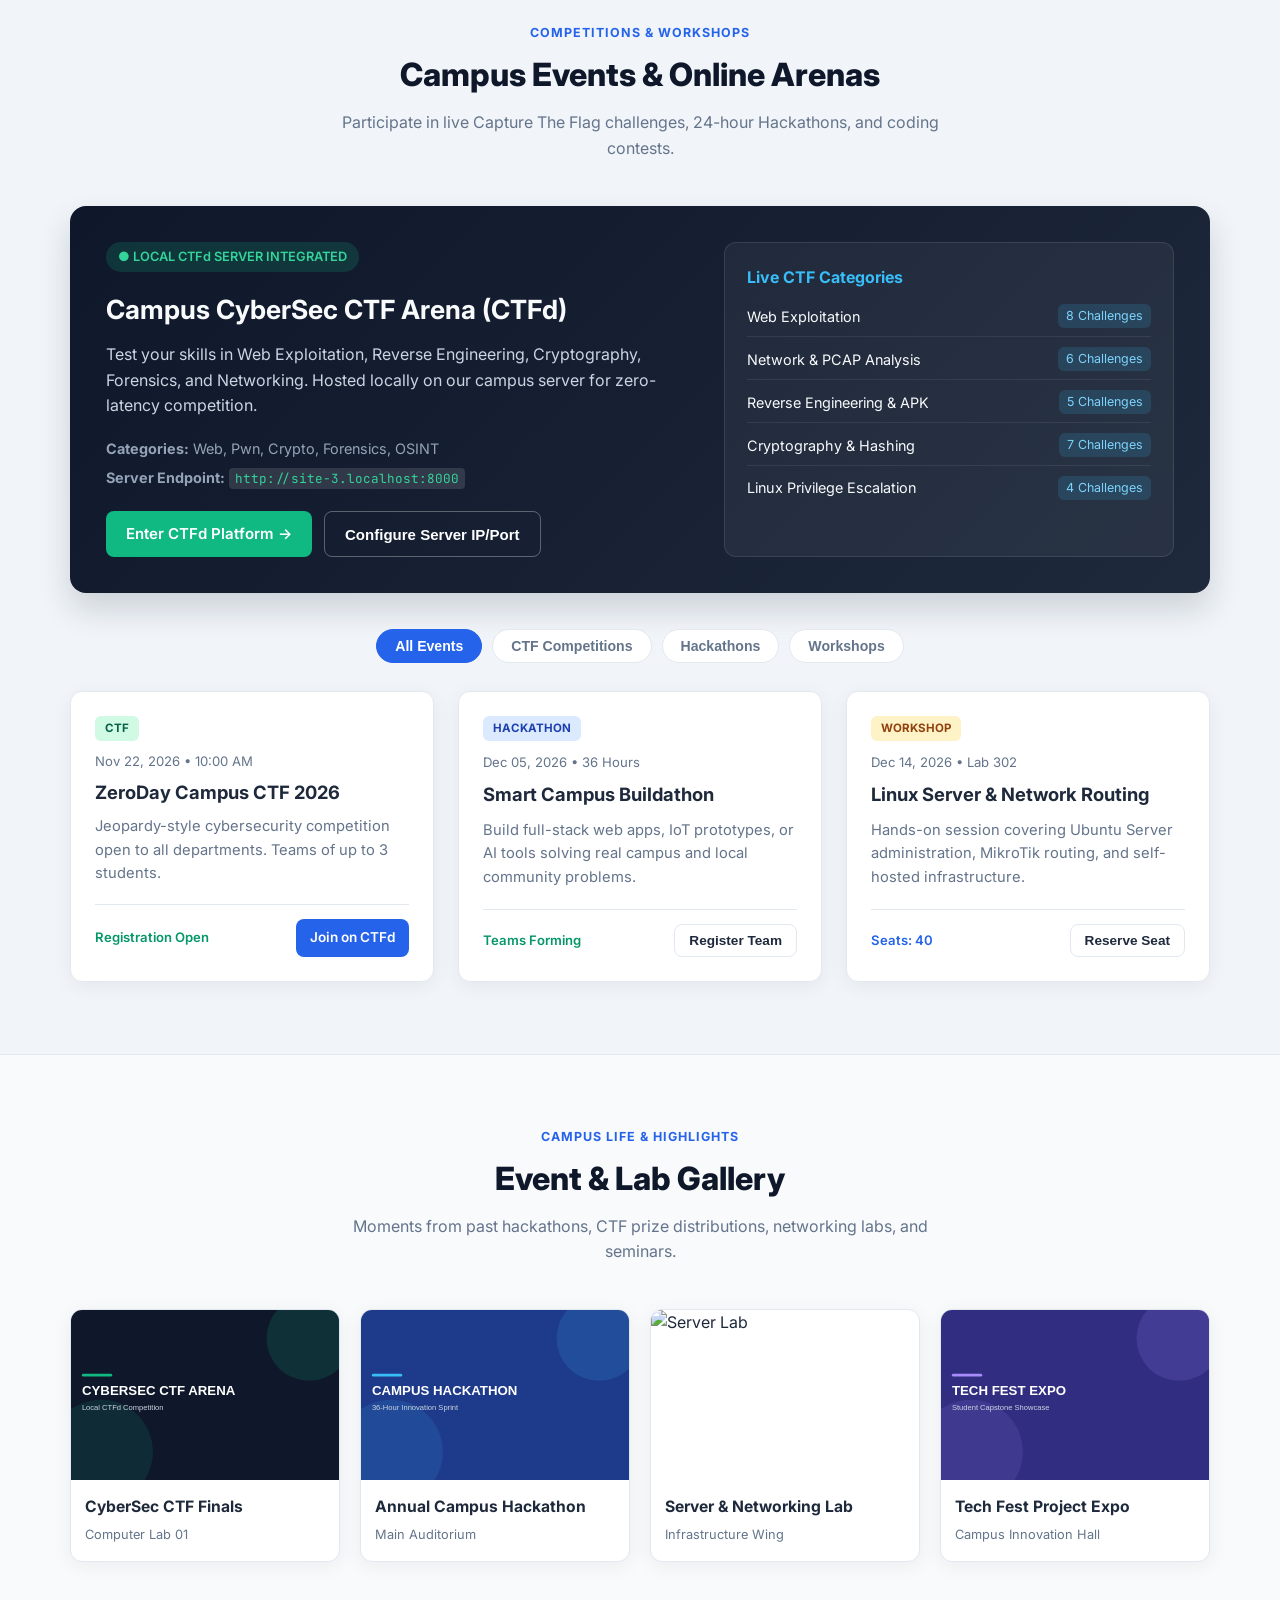
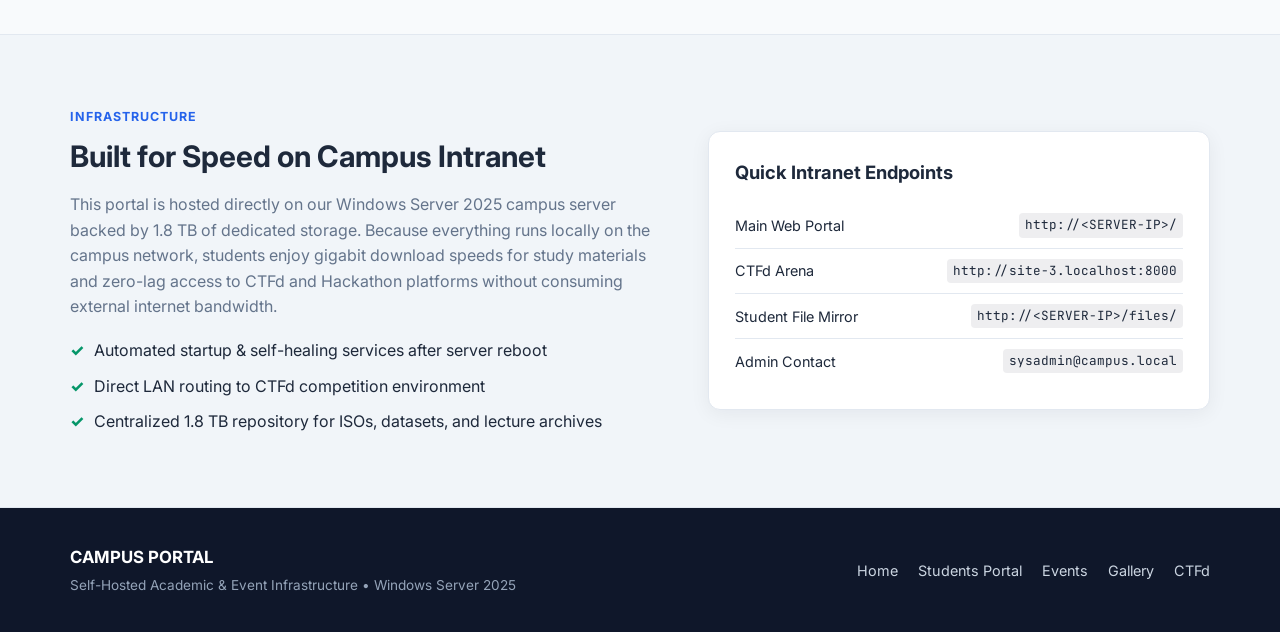
==== commit 7465a55b: "Changed the Name for testing perpuse" ====
--- a/index.html
+++ b/index.html
@@ -4,7 +4,7 @@
     <meta charset="UTF-8">
     <meta name="viewport" content="width=device-width, initial-scale=1.0">
     <meta name="description" content="Munshiganj Polytechnic Institute Academic and Technology Portal">
-    <title>MUPI Portal | Academic Hub &amp; Tech Events</title>
+    <title>MUPI Students | Academic Hub &amp; Tech Events</title>
 
     <link rel="preconnect" href="https://fonts.googleapis.com">
     <link rel="preconnect" href="https://fonts.gstatic.com" crossorigin>
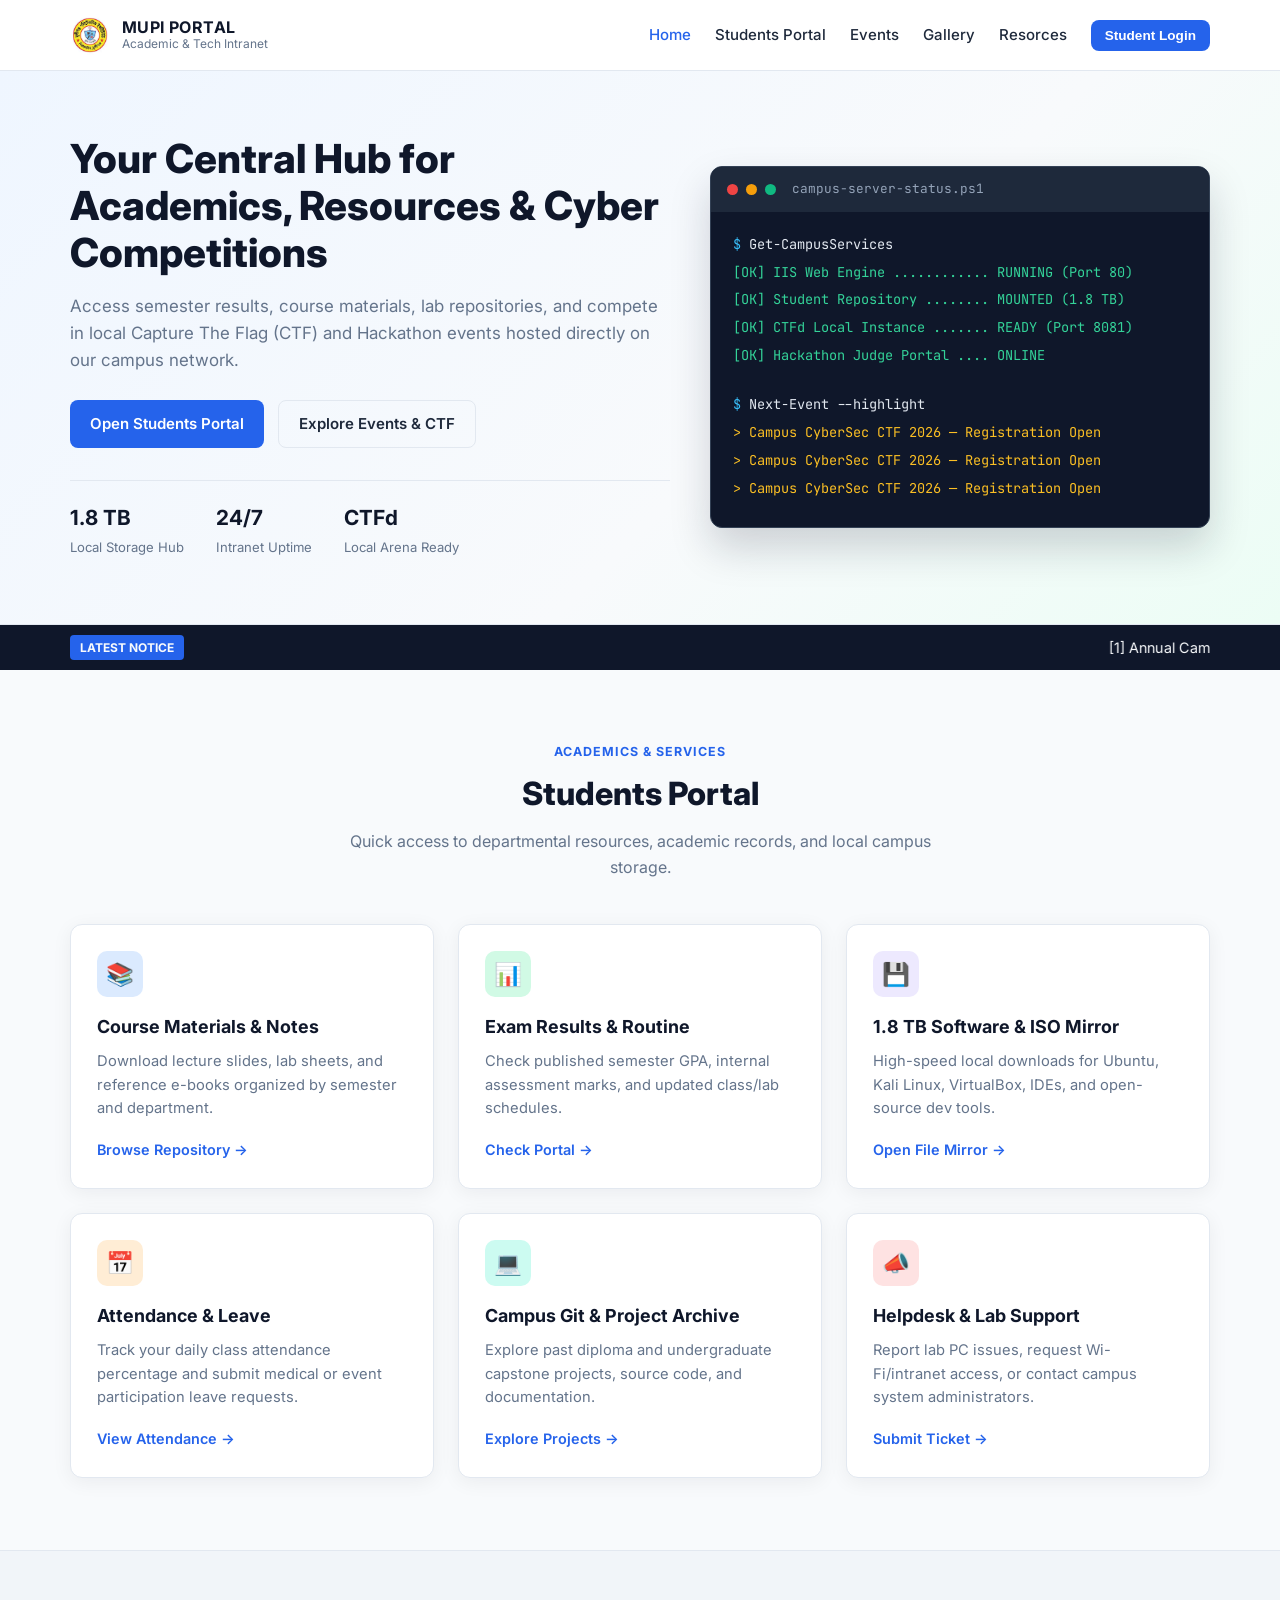
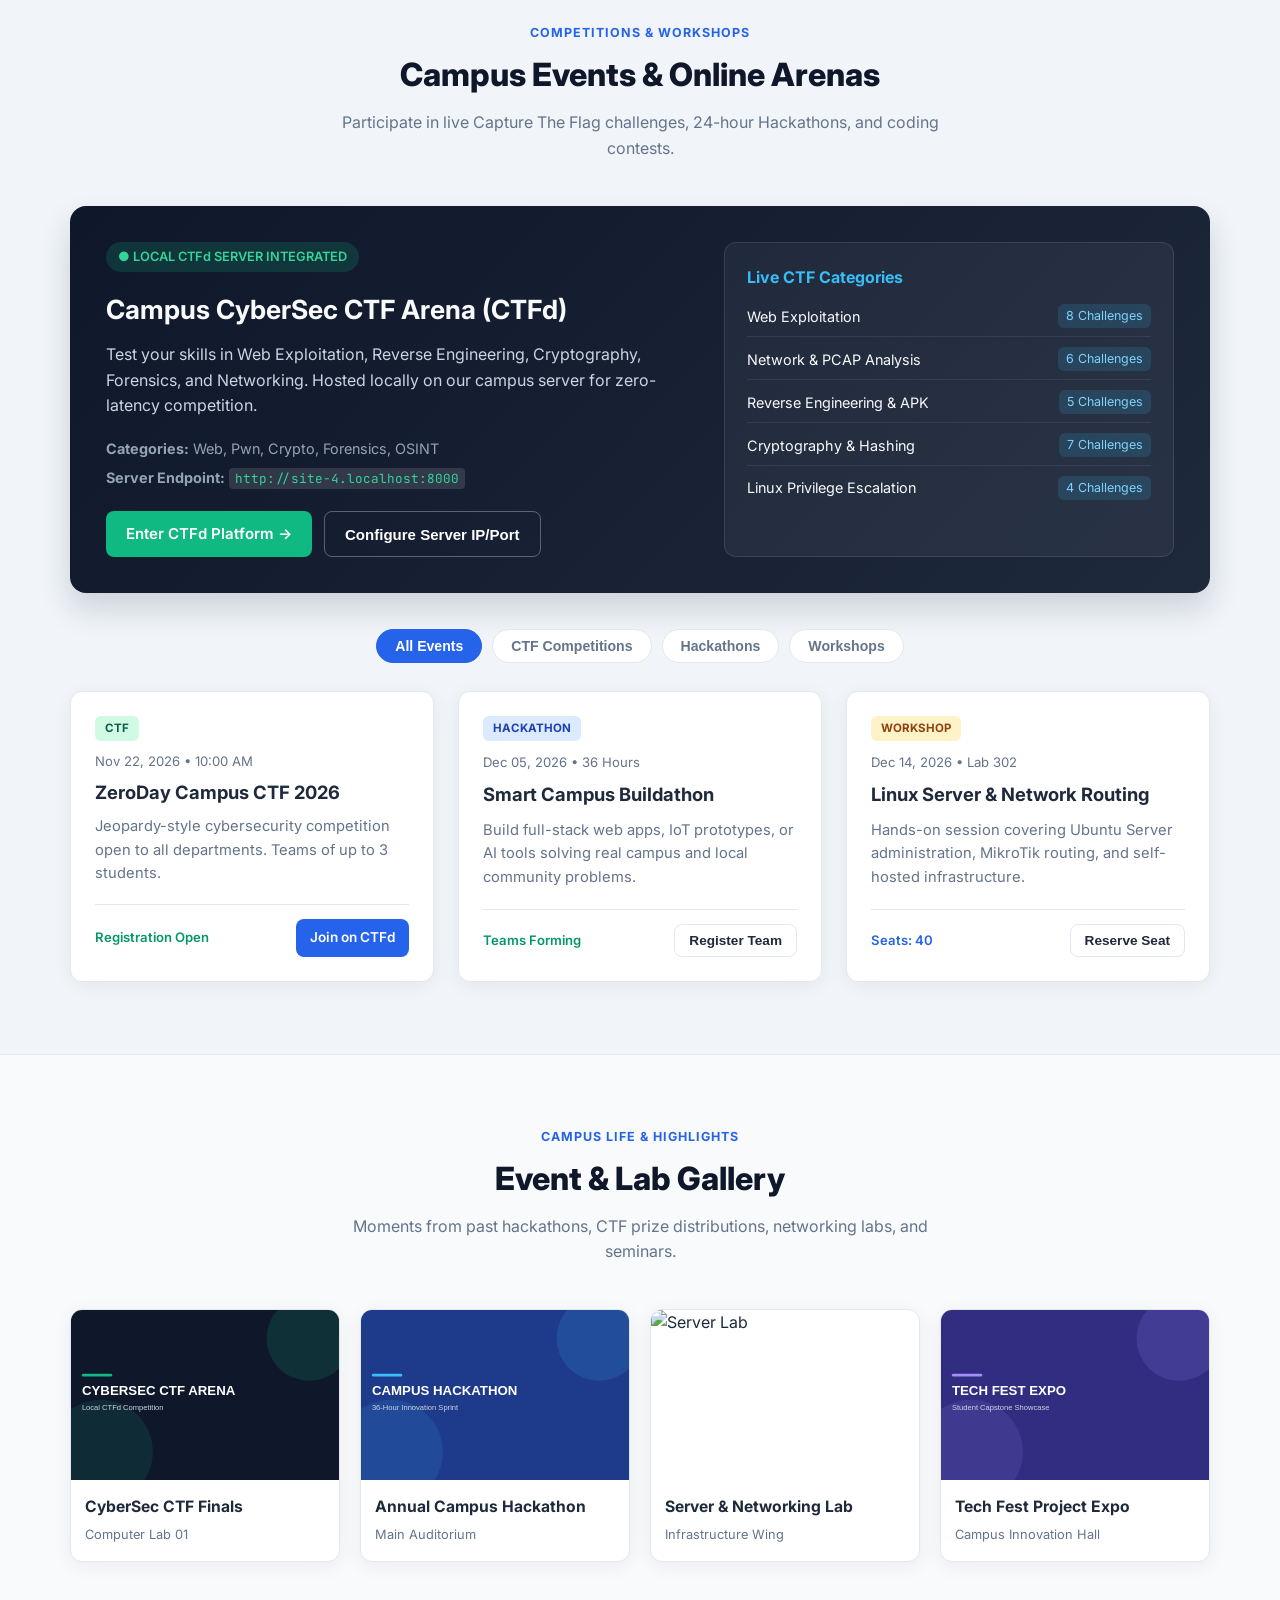
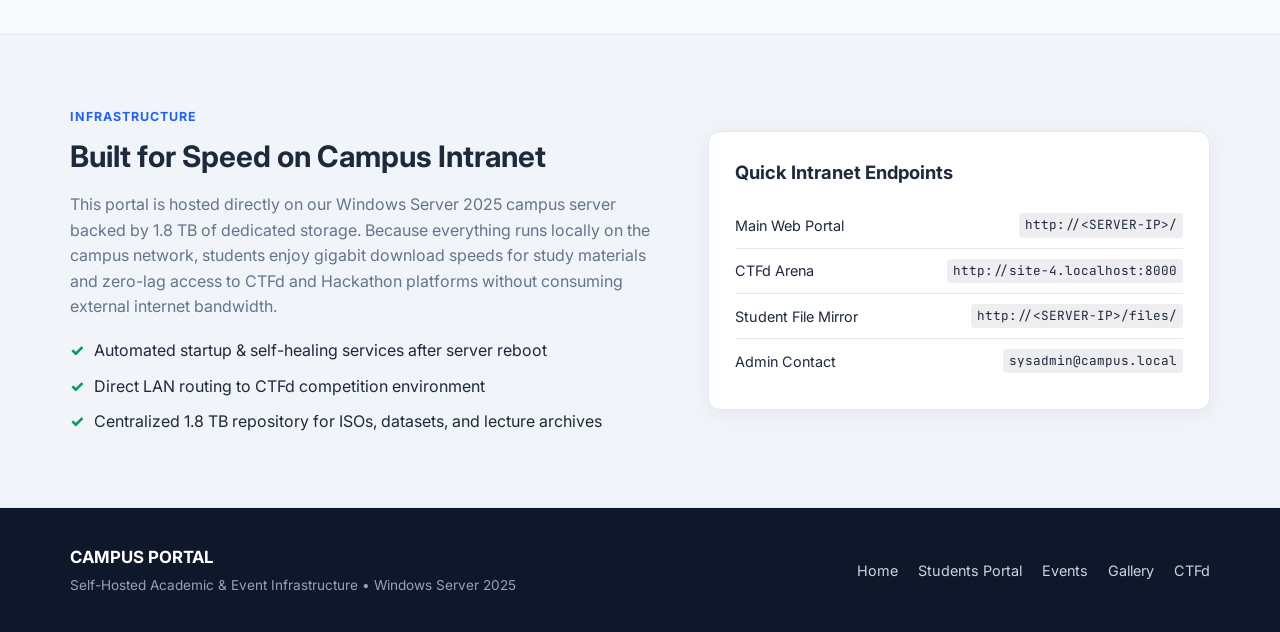
==== commit f4d33432: "Changed the Name for testing perpuse" ====
--- a/index.html
+++ b/index.html
@@ -4,7 +4,7 @@
     <meta charset="UTF-8">
     <meta name="viewport" content="width=device-width, initial-scale=1.0">
     <meta name="description" content="Munshiganj Polytechnic Institute Academic and Technology Portal">
-    <title>MUPI Students | Academic Hub &amp; Tech Events</title>
+    <title>MUPI Testy | Academic Hub &amp; Tech Events</title>
 
     <link rel="preconnect" href="https://fonts.googleapis.com">
     <link rel="preconnect" href="https://fonts.gstatic.com" crossorigin>
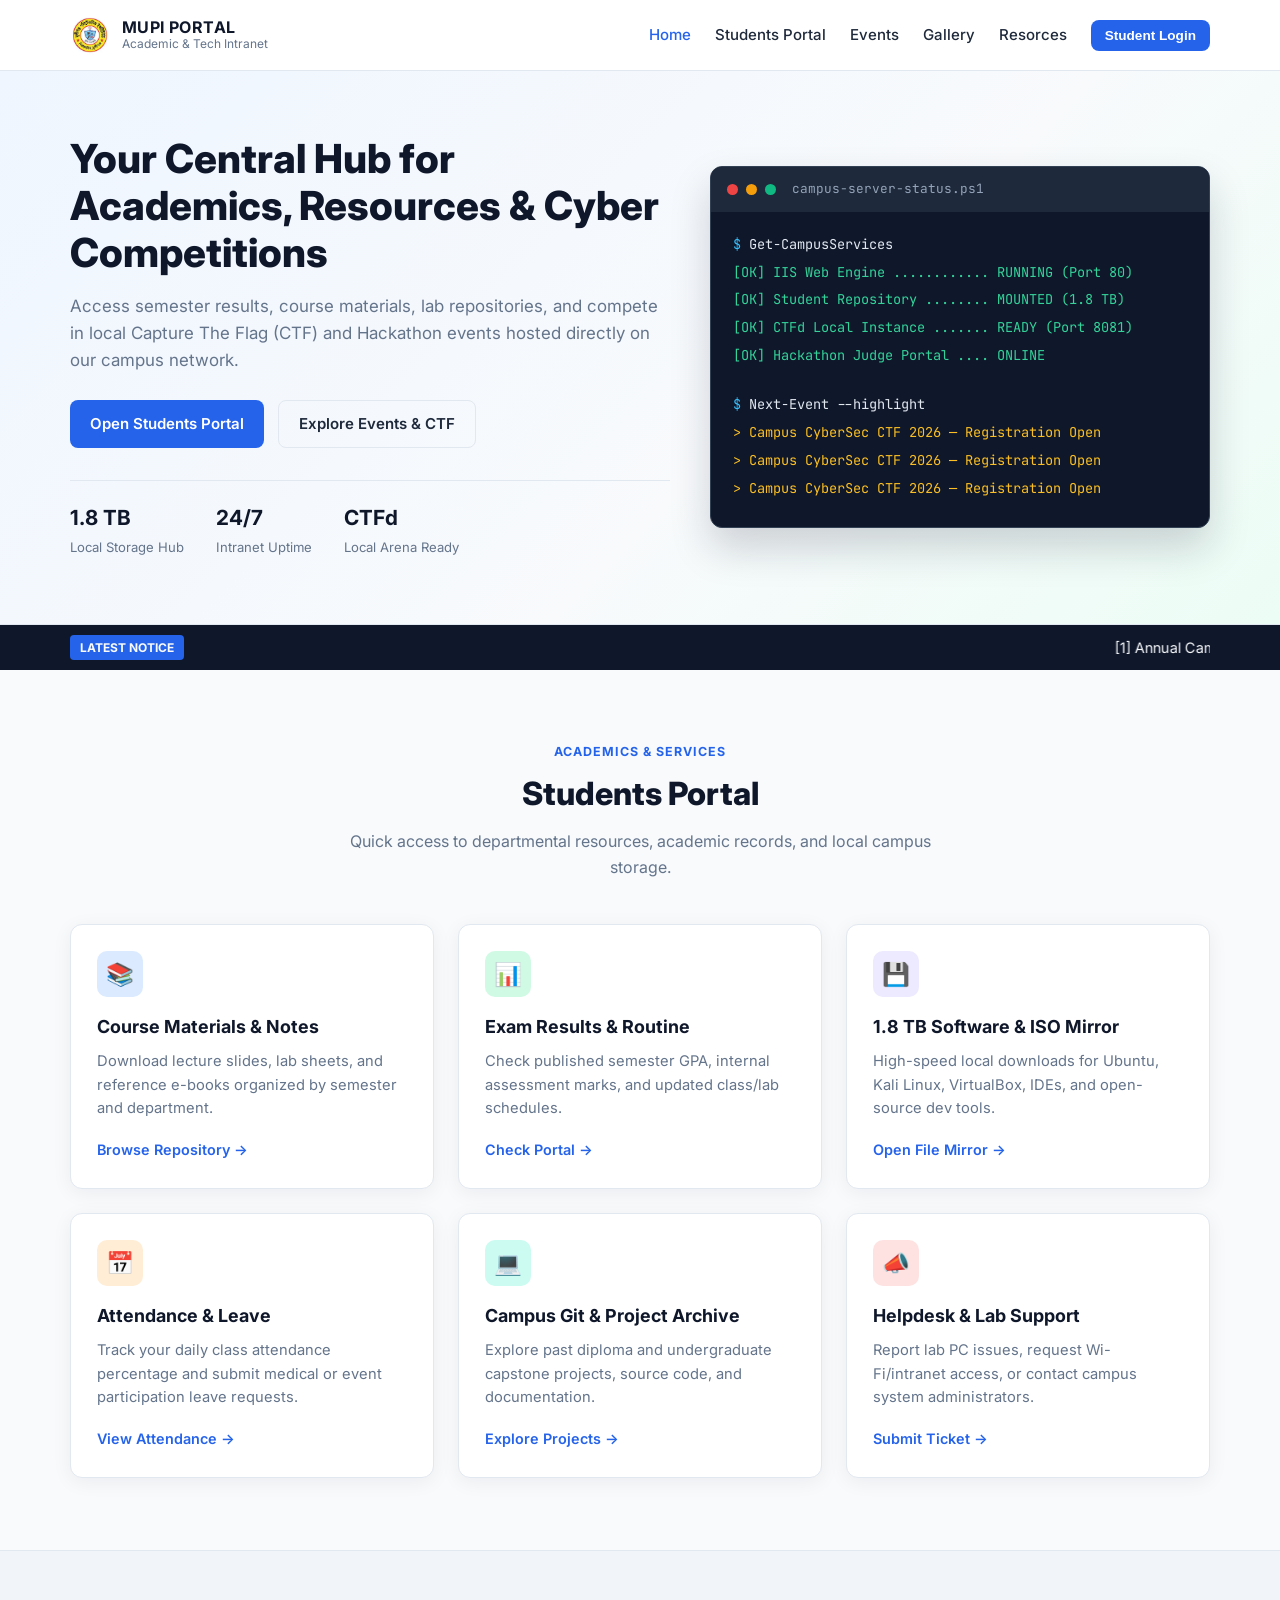
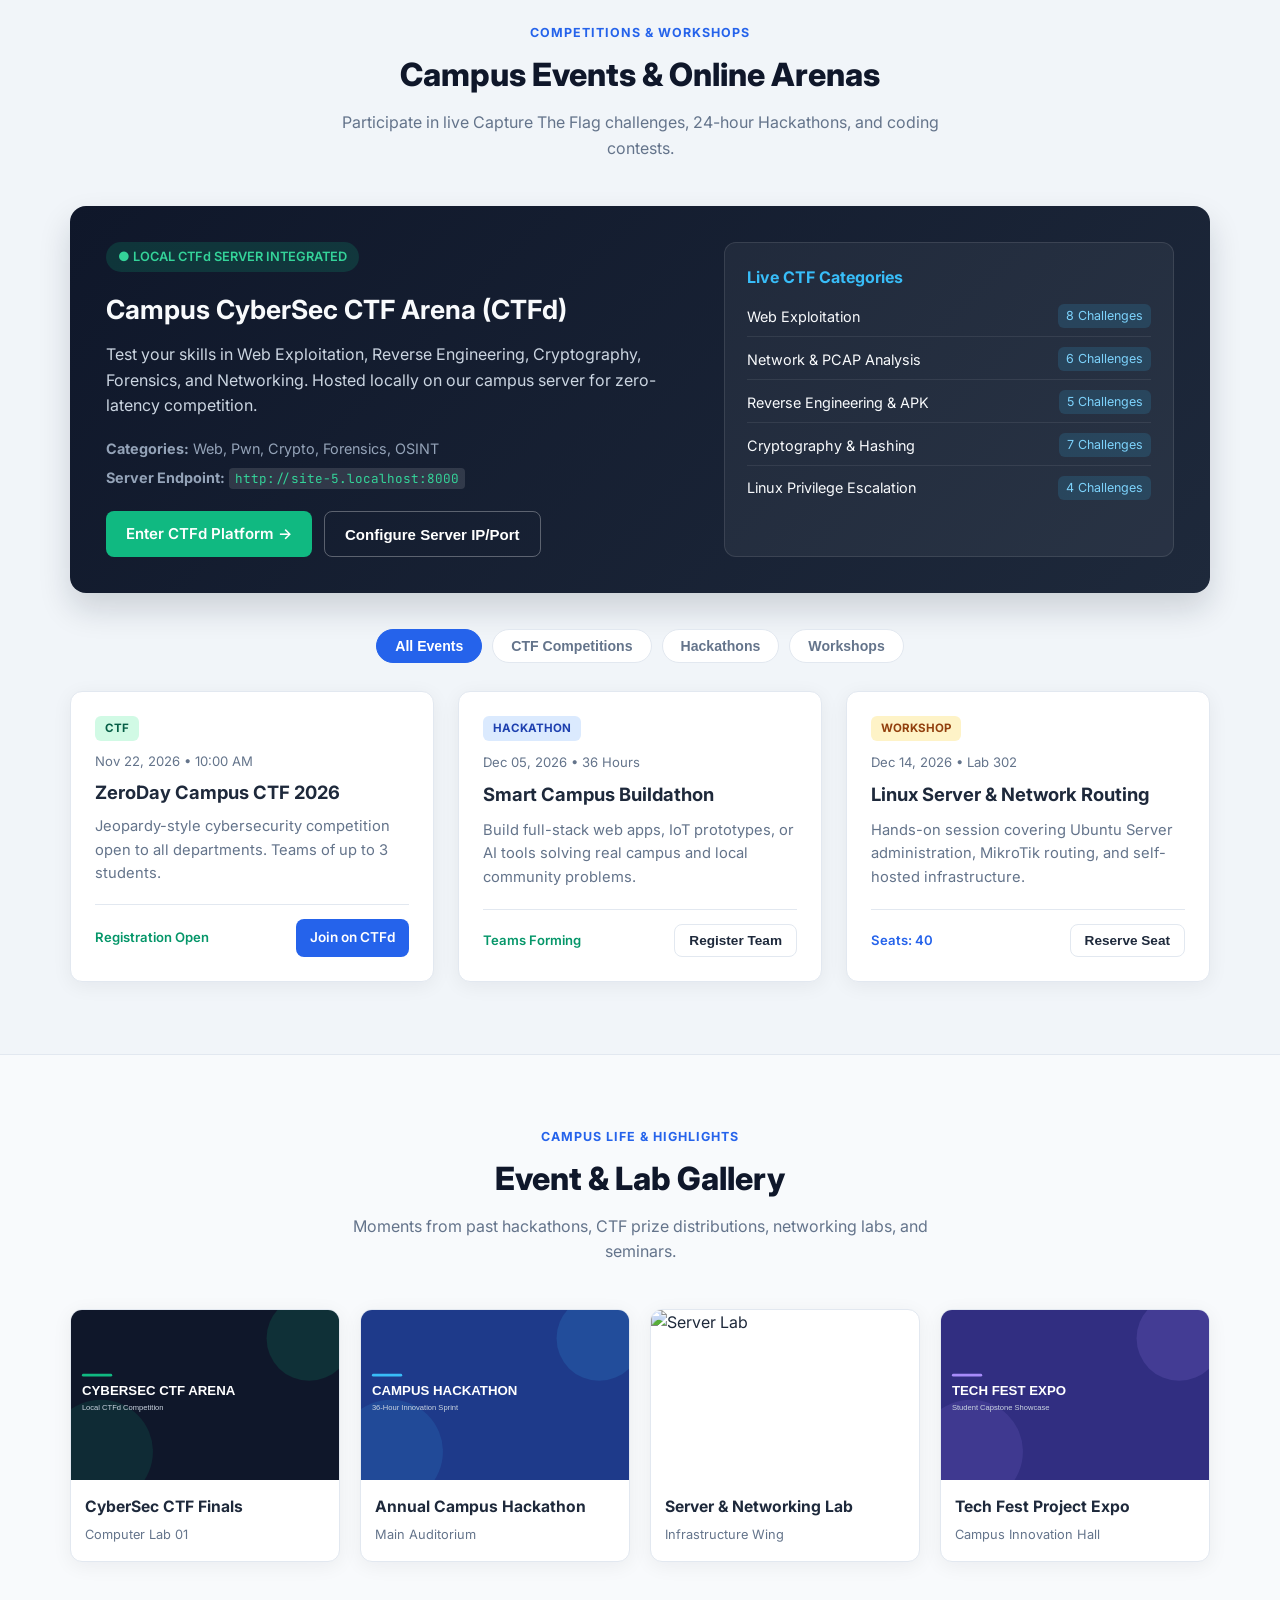
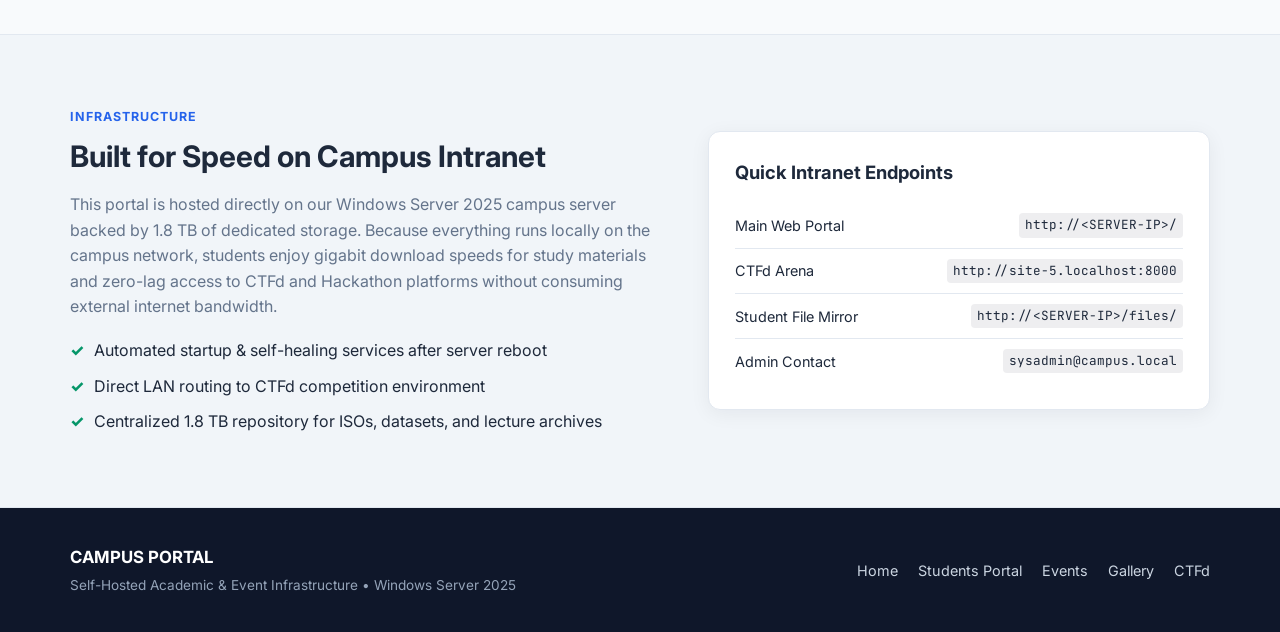
==== commit cd7ff0cc: "Back to main, Test changes have bin recovared" ====
--- a/index.html
+++ b/index.html
@@ -4,7 +4,7 @@
     <meta charset="UTF-8">
     <meta name="viewport" content="width=device-width, initial-scale=1.0">
     <meta name="description" content="Munshiganj Polytechnic Institute Academic and Technology Portal">
-    <title>MUPI Testy | Academic Hub &amp; Tech Events</title>
+    <title>MUPI Portal | Academic Hub &amp; Tech Events</title>
 
     <link rel="preconnect" href="https://fonts.googleapis.com">
     <link rel="preconnect" href="https://fonts.gstatic.com" crossorigin>
